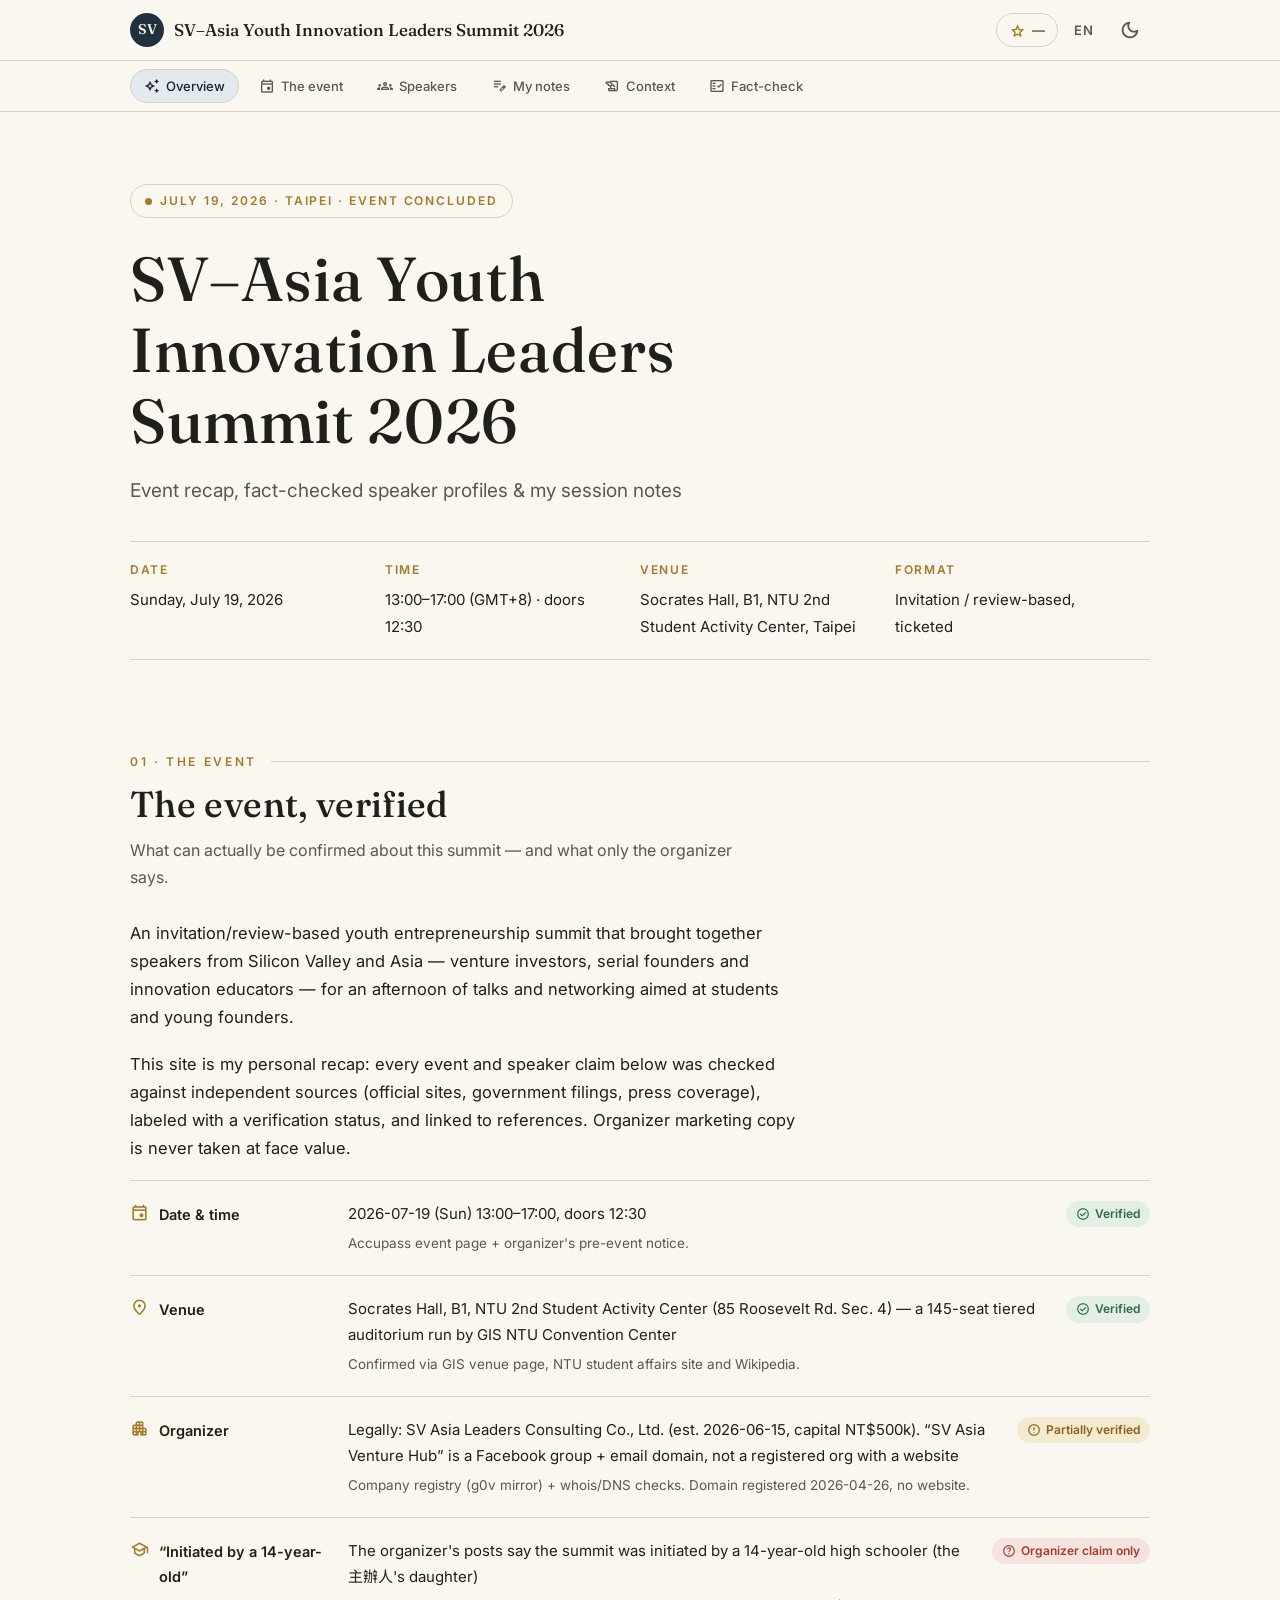
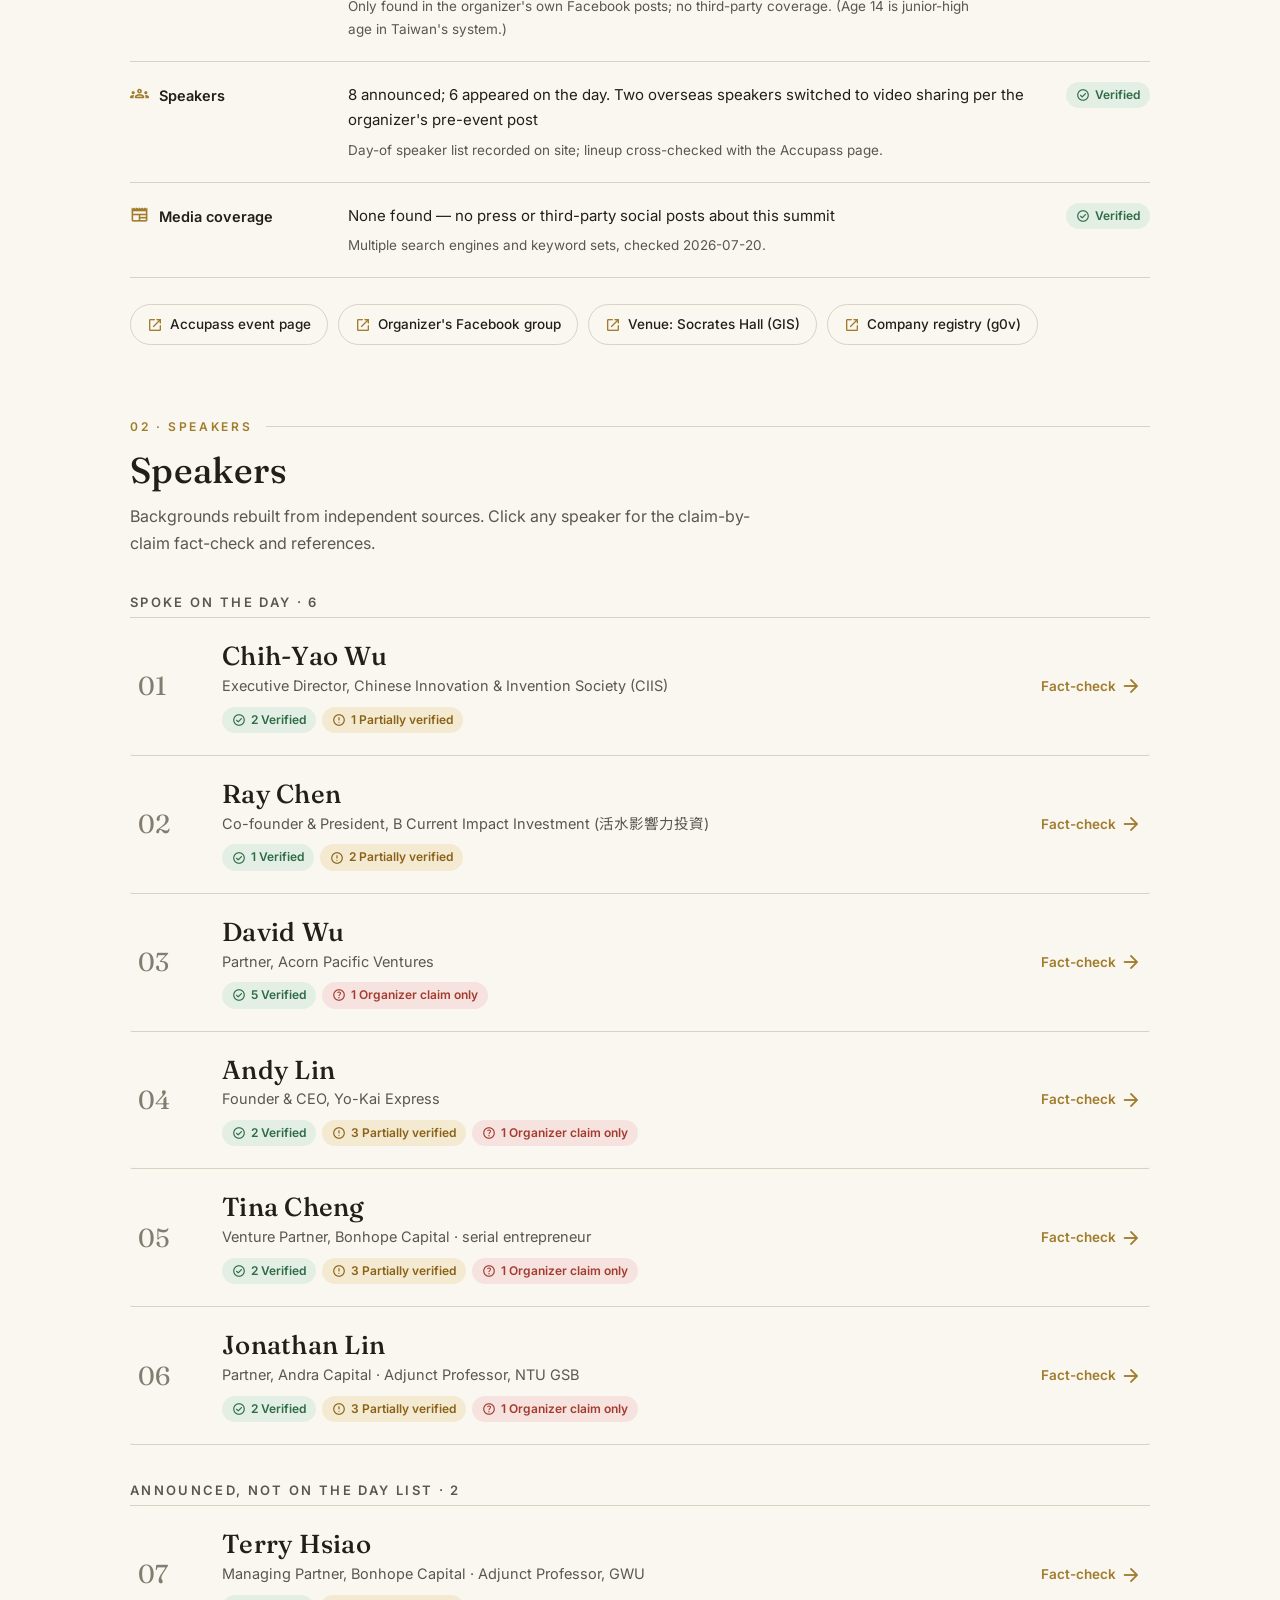
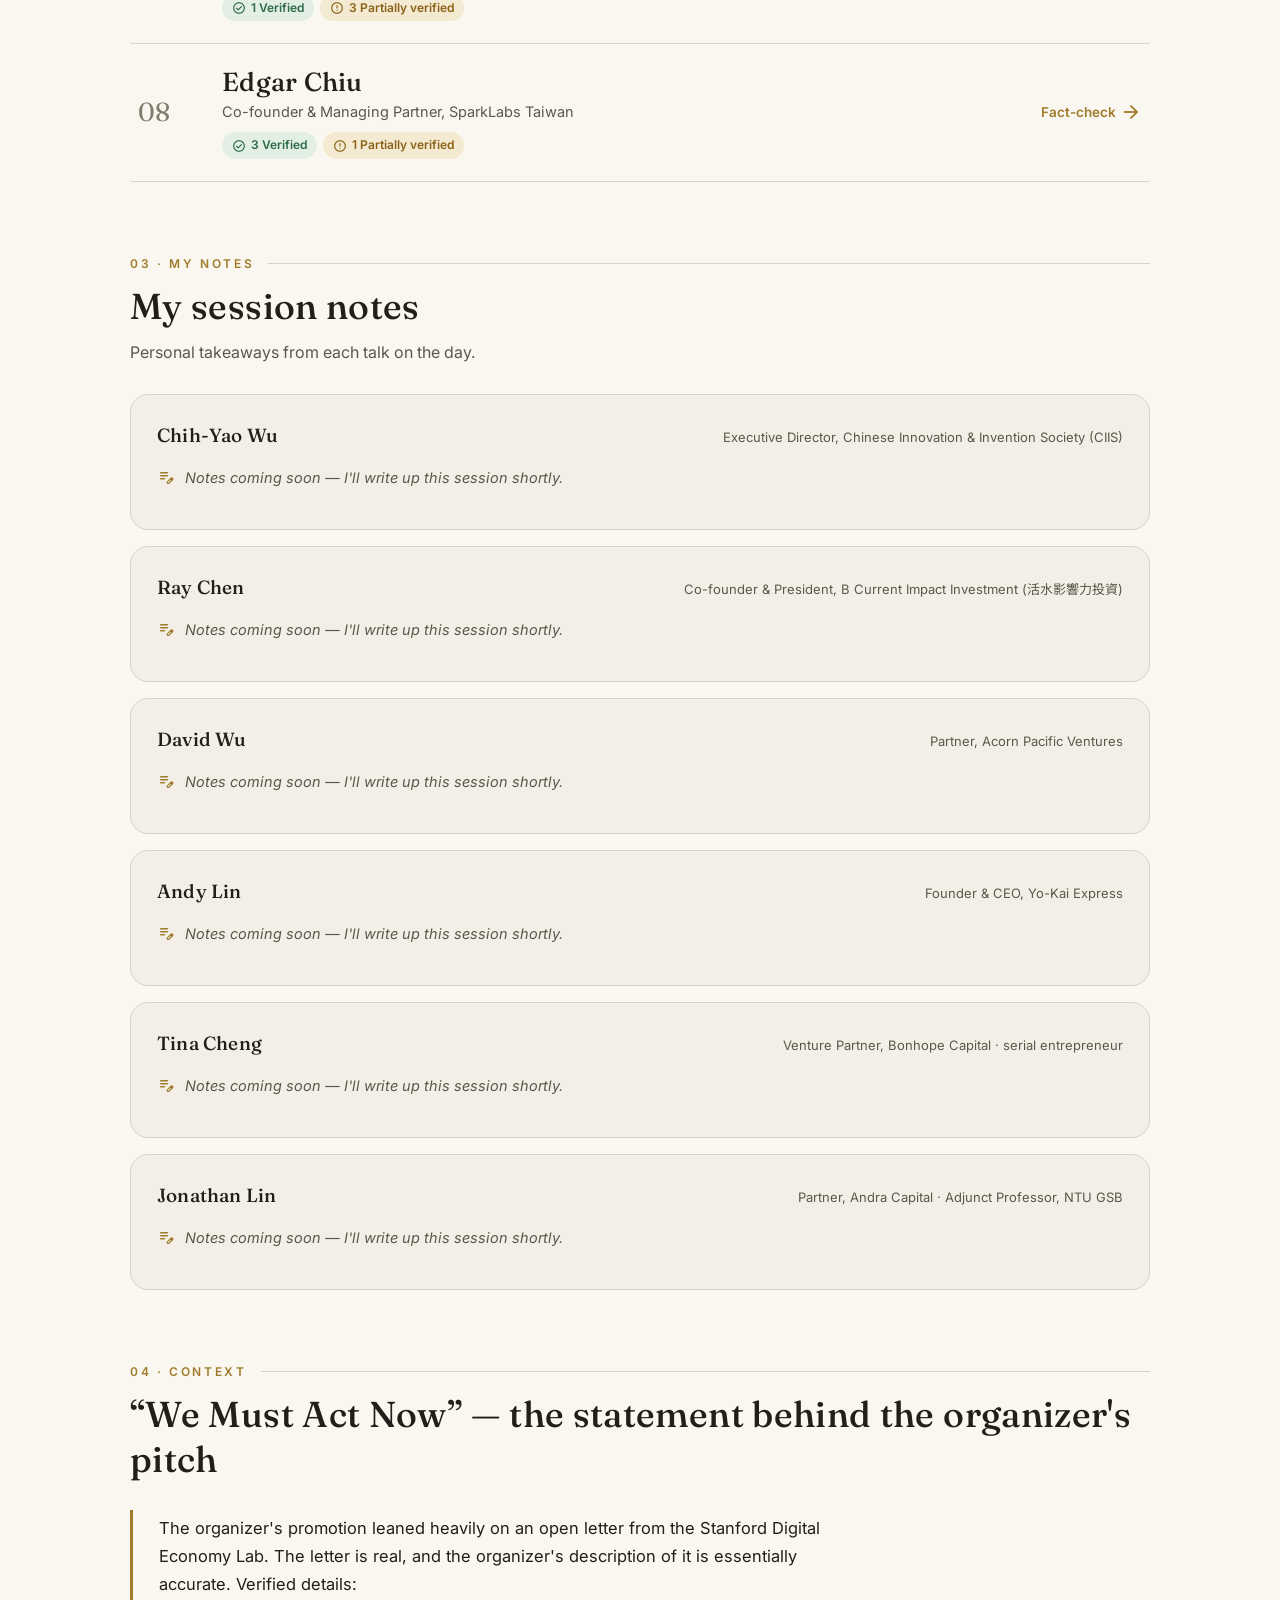
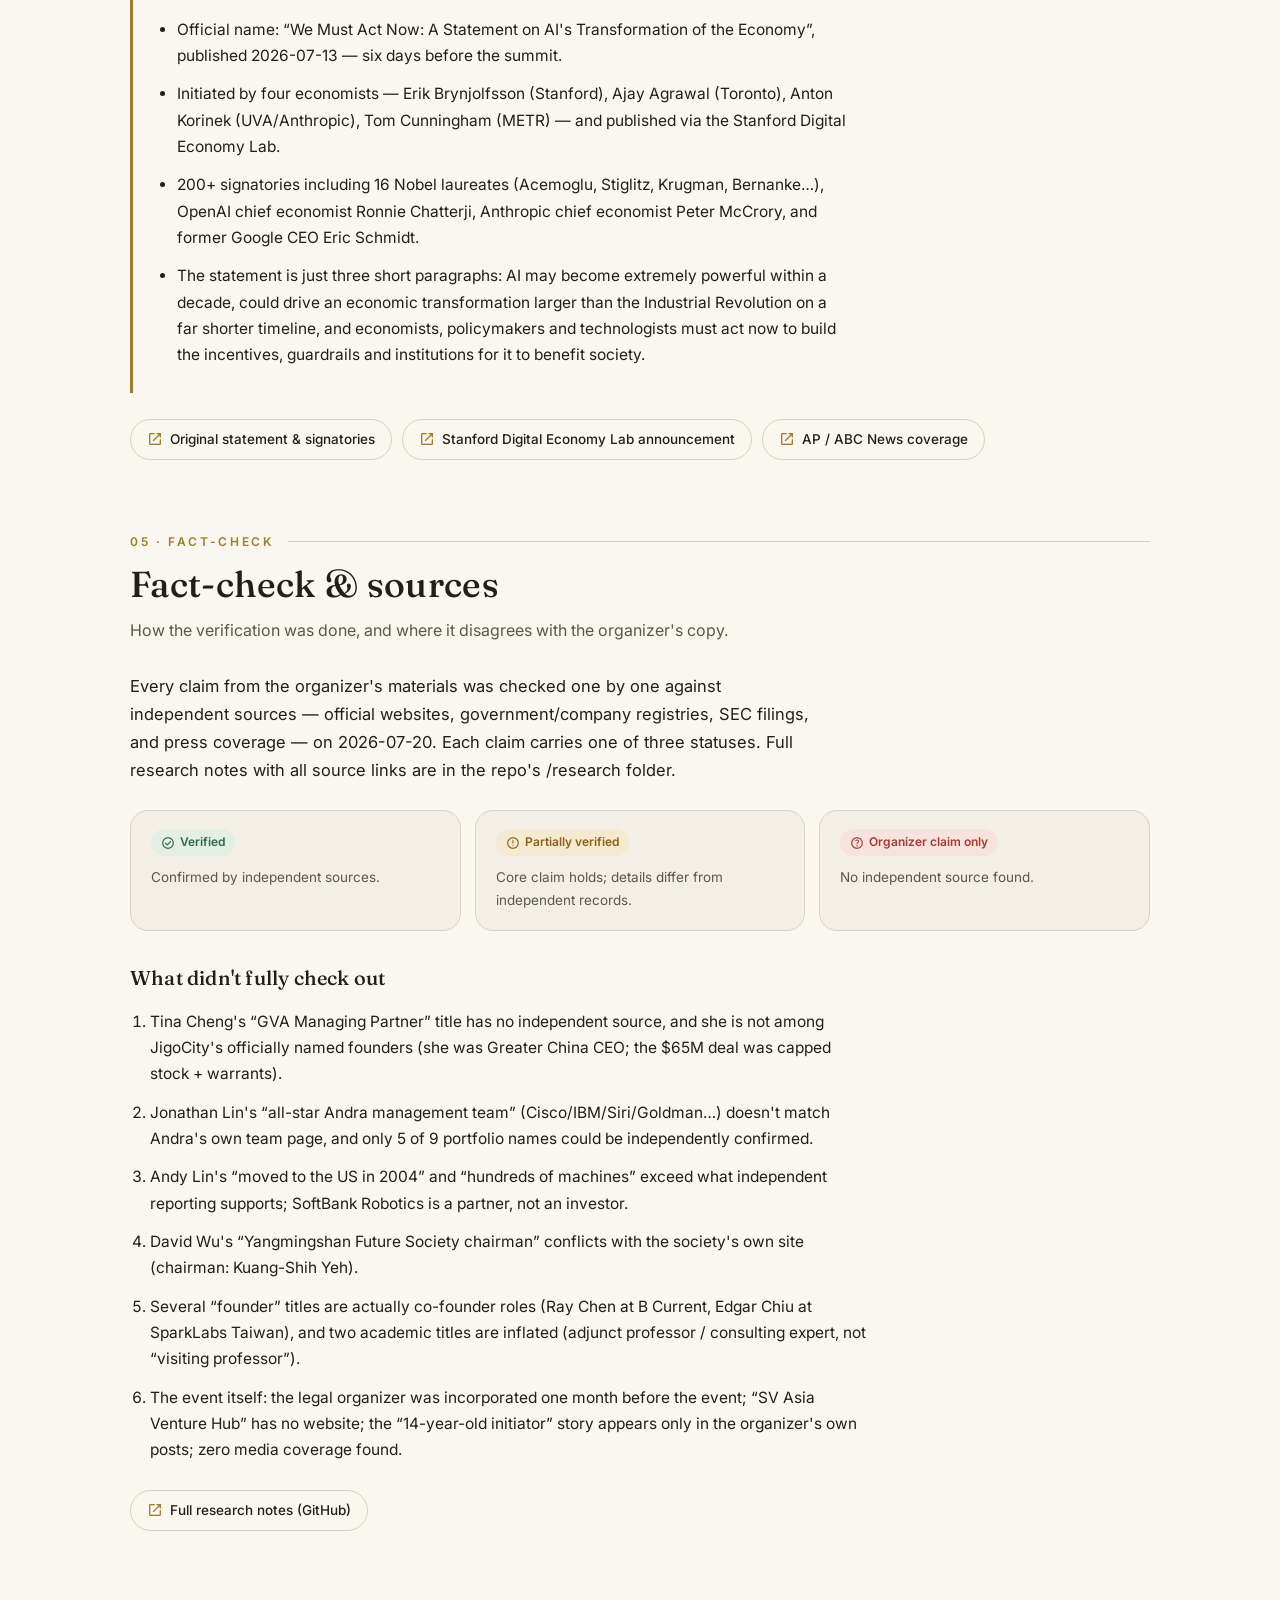
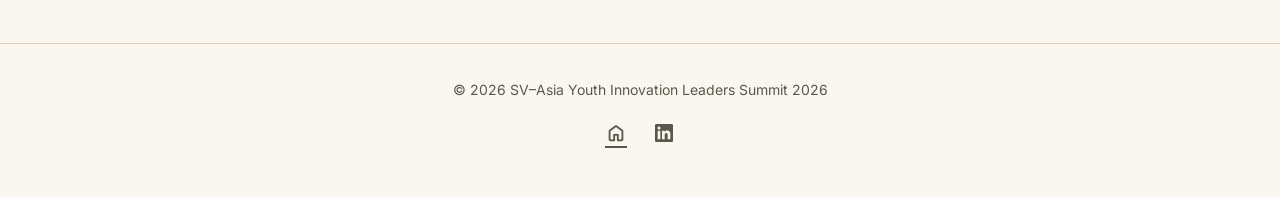
==== index.html @ b457a490 "feat: 建立活動回顧網站骨架（editorial 單頁）" ====
<!DOCTYPE html>
<html lang="en" data-theme="light">
<head>
  <meta charset="UTF-8" />
  <!-- Google tag (gtag.js) -->
  <script async src="https://www.googletagmanager.com/gtag/js?id=G-HKGCMZE6RH"></script>
  <script>
    window.dataLayer = window.dataLayer || [];
    function gtag(){dataLayer.push(arguments);}
    gtag('js', new Date());
    gtag('config', 'G-HKGCMZE6RH');
  </script>
  <meta name="viewport" content="width=device-width, initial-scale=1.0, viewport-fit=cover" />

  <title>SV–Asia Youth Innovation Leaders Summit 2026 · Recap & Fact-Check</title>
  <meta name="description" content="A recap of the SV–Asia Youth Innovation Leaders Summit (2026-07-19, NTU, Taipei): verified event facts, fact-checked speaker profiles with references, and session notes." />
  <link rel="canonical" href="https://sv-asia-summit-2026.peteraim.com/" />
  <meta name="theme-color" content="#20303f" />

  <!-- Open Graph -->
  <meta property="og:type" content="website" />
  <meta property="og:title" content="SV–Asia Youth Innovation Leaders Summit 2026 · Recap & Fact-Check" />
  <meta property="og:description" content="Verified event facts, fact-checked speaker profiles with references, and session notes from the 2026-07-19 summit at NTU, Taipei." />
  <meta property="og:url" content="https://sv-asia-summit-2026.peteraim.com/" />

  <!-- Twitter -->
  <meta name="twitter:card" content="summary" />
  <meta name="twitter:title" content="SV–Asia Youth Innovation Leaders Summit 2026 · Recap & Fact-Check" />
  <meta name="twitter:description" content="Verified event facts, fact-checked speaker profiles with references, and session notes." />

  <!-- JSON-LD -->
  <script type="application/ld+json">
  {
    "@context": "https://schema.org",
    "@graph": [
      {
        "@type": "WebSite",
        "name": "SV–Asia Youth Innovation Leaders Summit 2026 · Recap & Fact-Check",
        "description": "Verified event facts, fact-checked speaker profiles with references, and session notes.",
        "url": "https://sv-asia-summit-2026.peteraim.com/"
      },
      {
        "@type": "Event",
        "name": "矽谷亞洲青年創新領袖峰會 (SV–Asia Youth Innovation Leaders Summit)",
        "startDate": "2026-07-19T13:00:00+08:00",
        "endDate": "2026-07-19T17:00:00+08:00",
        "eventStatus": "https://schema.org/EventScheduled",
        "location": {
          "@type": "Place",
          "name": "Socrates Hall, B1, NTU 2nd Student Activity Center",
          "address": "No. 85, Sec. 4, Roosevelt Rd., Taipei, Taiwan"
        }
      }
    ]
  }
  </script>

  <!-- Fonts + icons (CDN only) -->
  <link rel="preconnect" href="https://fonts.googleapis.com" />
  <link rel="preconnect" href="https://fonts.gstatic.com" crossorigin />
  <link href="https://fonts.googleapis.com/css2?family=Fraunces:opsz,wght@9..144,400;9..144,500;9..144,600&family=Noto+Serif+TC:wght@400;500;600&family=Inter:wght@400;500;600&family=Noto+Sans+TC:wght@400;500;700&display=swap" rel="stylesheet" />
  <link href="https://fonts.googleapis.com/css2?family=Material+Symbols+Rounded:opsz,wght,FILL,GRAD@24,400,0,0&display=swap" rel="stylesheet" />

  <link rel="stylesheet" href="assets/styles.css" />
</head>
<body>
  <!-- App bar -->
  <header class="appbar">
    <div class="appbar__inner">
      <a class="brand" href="#top">
        <span class="brand__mark" aria-hidden="true">SV</span>
        <span class="brand__name" id="brandName">SV–Asia Summit 2026</span>
      </a>
      <div class="appbar__actions">
        <a class="gh-star" id="ghStar" href="https://github.com/tingwei161803/sv-asia-summit-2026"
           target="_blank" rel="noopener" data-repo="tingwei161803/sv-asia-summit-2026"
           aria-label="Star this project on GitHub">
          <span class="material-symbols-rounded">star</span>
          <span class="gh-star__count" id="ghStarCount">—</span>
        </a>
        <button class="icon-btn" id="langToggle" type="button"
                title="Language" aria-label="Toggle language / 切換語言">
          <span class="icon-btn__txt" id="langLabel">EN</span>
        </button>
        <button class="icon-btn" id="themeToggle" type="button"
                title="Theme" aria-label="Toggle theme / 切換主題">
          <span class="material-symbols-rounded" id="themeIcon">dark_mode</span>
        </button>
      </div>
    </div>
  </header>

  <!-- Sticky section nav -->
  <nav class="sectionnav" id="sectionNav" aria-label="Section navigation">
    <div class="sectionnav__inner" id="sectionNavInner"></div>
  </nav>

  <span id="top"></span>

  <main id="sections" aria-live="polite"></main>

  <!-- Speaker detail dialog -->
  <dialog class="dialog" id="dialog" aria-labelledby="dialogTitle">
    <div class="dialog__bar">
      <span class="dialog__spacer"></span>
      <button class="icon-btn" id="dialogClose" type="button" aria-label="Close / 關閉">
        <span class="material-symbols-rounded">close</span>
      </button>
    </div>
    <div class="dialog__body" id="dialogBody"></div>
  </dialog>

  <!-- Footer -->
  <footer class="footer">
    <p id="footerText">©</p>
    <div class="footer__links">
      <a class="icon-btn footer__link" href="https://www.peteraim.com" target="_blank" rel="noopener" title="Home" aria-label="Back to peteraim.com / 返回首頁">
        <span class="material-symbols-rounded">home</span>
      </a>
      <a class="icon-btn footer__link" href="https://www.linkedin.com/in/ai-med/" target="_blank" rel="noopener" title="LinkedIn" aria-label="LinkedIn (opens in new tab)">
        <svg viewBox="0 0 24 24" width="18" height="18" fill="currentColor" aria-hidden="true"><path d="M20.45 20.45h-3.55v-5.57c0-1.33-.02-3.04-1.85-3.04-1.85 0-2.13 1.45-2.13 2.94v5.67H9.36V9h3.41v1.56h.05c.47-.9 1.63-1.85 3.36-1.85 3.6 0 4.27 2.37 4.27 5.45v6.29zM5.34 7.43a2.06 2.06 0 1 1 0-4.12 2.06 2.06 0 0 1 0 4.12zM7.12 20.45H3.56V9h3.56v11.45zM22.22 0H1.77C.79 0 0 .77 0 1.72v20.56C0 23.23.79 24 1.77 24h20.45c.98 0 1.78-.77 1.78-1.72V1.72C24 .77 23.2 0 22.22 0z"/></svg>
      </a>
    </div>
  </footer>

  <!-- Scripts: data first -->
  <script src="data/data.js"></script>
  <script src="assets/app.js"></script>
</body>
</html>
---- assets/styles.css ----
/* =========================================================================
   styles.css — editorial theme (serif display + sans body), light & dark
   Tokens follow the MD3 custom-property convention; values are custom.
   ========================================================================= */

:root, [data-theme="light"] {
  --primary: #20303f;            /* deep ink navy */
  --on-primary: #f7f3ea;
  --primary-container: #e3e9ee;
  --on-primary-container: #16222d;
  --secondary: #a07c2c;          /* muted gold */
  --on-secondary: #ffffff;
  --secondary-container: #f2e8d2;
  --on-secondary-container: #4a3705;
  --tertiary: #5c4632;
  --on-tertiary: #ffffff;
  --tertiary-container: #eadfd2;
  --on-tertiary-container: #362713;

  --background: #faf7f1;         /* warm paper */
  --on-background: #211f1a;
  --surface: #faf7f1;
  --surface-container: #f3efe6;
  --surface-container-high: #ece7dc;
  --surface-variant: #e8e2d5;
  --on-surface: #211f1a;
  --on-surface-variant: #5c574c;
  --outline: #837d6f;
  --outline-variant: #d8d2c3;
  --error: #a33b2e;

  --ok: #2e6b46;                 /* verified */
  --ok-bg: #e3efe5;
  --warn: #8a6116;               /* partial */
  --warn-bg: #f4ead1;
  --bad: #a33b2e;                /* claimed only */
  --bad-bg: #f6e3df;

  --radius: 10px;
  --radius-lg: 18px;
  --elev-1: 0 1px 2px rgba(30, 26, 18, .08), 0 2px 8px rgba(30, 26, 18, .05);
  --elev-2: 0 4px 18px rgba(30, 26, 18, .12);

  --font-display: "Fraunces", "Noto Serif TC", "Times New Roman", serif;
  --font-body: "Inter", "Noto Sans TC", system-ui, sans-serif;
}

[data-theme="dark"] {
  --primary: #c8b476;            /* gold becomes the accent on ink */
  --on-primary: #241c05;
  --primary-container: #2a3341;
  --on-primary-container: #dfe6ec;
  --secondary: #c8b476;
  --on-secondary: #241c05;
  --secondary-container: #39301a;
  --on-secondary-container: #ecdfbb;
  --tertiary: #c4a888;
  --on-tertiary: #2a1c0e;
  --tertiary-container: #40332a;
  --on-tertiary-container: #eadfd2;

  --background: #14181e;         /* deep ink */
  --on-background: #e4e1d8;
  --surface: #14181e;
  --surface-container: #1b2129;
  --surface-container-high: #222a34;
  --surface-variant: #262e38;
  --on-surface: #e4e1d8;
  --on-surface-variant: #a49f92;
  --outline: #6d6a5e;
  --outline-variant: #333b45;
  --error: #e08575;

  --ok: #86c79c;
  --ok-bg: #1e3327;
  --warn: #d9b45f;
  --warn-bg: #38301a;
  --bad: #e08575;
  --bad-bg: #3d241f;

  --elev-1: 0 1px 2px rgba(0, 0, 0, .4), 0 2px 8px rgba(0, 0, 0, .25);
  --elev-2: 0 4px 18px rgba(0, 0, 0, .45);
}

/* ---------- base ---------- */
* { box-sizing: border-box; }
html { scroll-behavior: smooth; }
body {
  margin: 0;
  background: var(--background);
  color: var(--on-background);
  font-family: var(--font-body);
  font-size: 16px;
  line-height: 1.7;
  -webkit-font-smoothing: antialiased;
}
img { max-width: 100%; }
a { color: inherit; }

h1, h2, h3, .serif { font-family: var(--font-display); font-weight: 500; letter-spacing: .01em; }

.material-symbols-rounded {
  font-variation-settings: "opsz" 24, "wght" 400, "FILL" 0, "GRAD" 0;
  font-size: 22px; line-height: 1; vertical-align: middle; user-select: none;
}

/* ---------- app bar ---------- */
.appbar {
  position: sticky; top: 0; z-index: 40;
  background: color-mix(in srgb, var(--background) 88%, transparent);
  backdrop-filter: blur(10px);
  border-bottom: 1px solid var(--outline-variant);
}
.appbar__inner {
  max-width: 1060px; margin: 0 auto; padding: 10px 20px;
  display: flex; align-items: center; justify-content: space-between; gap: 12px;
}
.brand { display: flex; align-items: center; gap: 10px; text-decoration: none; min-width: 0; }
.brand__mark {
  font-family: var(--font-display); font-weight: 600; font-size: 14px;
  color: var(--on-primary); background: var(--primary);
  width: 34px; height: 34px; border-radius: 50%;
  display: inline-flex; align-items: center; justify-content: center; flex: none;
}
.brand__name {
  font-family: var(--font-display); font-size: 17px; font-weight: 500;
  white-space: nowrap; overflow: hidden; text-overflow: ellipsis;
}
.appbar__actions { display: flex; align-items: center; gap: 6px; flex: none; }

.icon-btn {
  display: inline-flex; align-items: center; justify-content: center; gap: 4px;
  min-width: 40px; height: 40px; padding: 0 8px;
  border: none; border-radius: 999px; background: transparent;
  color: var(--on-surface-variant); font: inherit; cursor: pointer;
  transition: background .15s ease;
}
.icon-btn:hover { background: var(--surface-container-high); }
.icon-btn:focus-visible { outline: 2px solid var(--secondary); outline-offset: 2px; }
.icon-btn__txt { font-size: 13px; font-weight: 600; letter-spacing: .04em; }

.gh-star {
  display: inline-flex; align-items: center; gap: 6px;
  height: 34px; padding: 0 12px; border-radius: 999px;
  border: 1px solid var(--outline-variant); text-decoration: none;
  color: var(--on-surface-variant); font-size: 13px; font-weight: 600;
  transition: background .15s ease;
}
.gh-star:hover { background: var(--surface-container-high); }
.gh-star .material-symbols-rounded { font-size: 17px; color: var(--secondary); }

/* ---------- sticky section nav ---------- */
.sectionnav {
  position: sticky; top: 61px; z-index: 30;
  background: color-mix(in srgb, var(--background) 92%, transparent);
  backdrop-filter: blur(8px);
  border-bottom: 1px solid var(--outline-variant);
}
.sectionnav__inner {
  max-width: 1060px; margin: 0 auto; padding: 8px 20px;
  display: flex; gap: 6px; overflow-x: auto; scrollbar-width: none;
}
.sectionnav__inner::-webkit-scrollbar { display: none; }
.navpill {
  flex: none; display: inline-flex; align-items: center; gap: 6px;
  padding: 5px 13px; border-radius: 999px; text-decoration: none;
  font-size: 13px; font-weight: 500; color: var(--on-surface-variant);
  border: 1px solid transparent; transition: all .15s ease;
}
.navpill:hover { background: var(--surface-container-high); }
.navpill--active { color: var(--on-primary-container); background: var(--primary-container); border-color: var(--outline-variant); }
.navpill .material-symbols-rounded { font-size: 16px; }

/* ---------- sections shared ---------- */
.section { max-width: 1060px; margin: 0 auto; padding: 64px 20px 8px; }
.section:last-of-type { padding-bottom: 72px; }
.section-head { margin-bottom: 28px; }
.section-head__kicker {
  display: flex; align-items: baseline; gap: 14px;
  font-size: 12px; font-weight: 600; letter-spacing: .22em; text-transform: uppercase;
  color: var(--secondary); margin-bottom: 10px;
}
.section-head__kicker::after { content: ""; flex: 1; height: 1px; background: var(--outline-variant); transform: translateY(-4px); }
.section-head h2 { margin: 0; font-size: clamp(26px, 4vw, 36px); line-height: 1.25; }
.section-head__sub { margin: 10px 0 0; color: var(--on-surface-variant); max-width: 62ch; }

/* ---------- hero ---------- */
.hero { max-width: 1060px; margin: 0 auto; padding: 72px 20px 28px; }
.hero__status {
  display: inline-flex; align-items: center; gap: 8px;
  font-size: 12px; font-weight: 600; letter-spacing: .16em; text-transform: uppercase;
  color: var(--secondary); border: 1px solid var(--outline-variant);
  border-radius: 999px; padding: 6px 14px; margin-bottom: 26px;
}
.hero__status .dot { width: 7px; height: 7px; border-radius: 50%; background: var(--secondary); }
.hero h1 {
  margin: 0 0 18px; font-size: clamp(34px, 6.4vw, 62px);
  line-height: 1.14; font-weight: 500; max-width: 17ch;
}
.hero__sub { font-size: clamp(16px, 2.2vw, 19px); color: var(--on-surface-variant); max-width: 58ch; margin: 0 0 34px; }
.hero__meta {
  display: grid; grid-template-columns: repeat(auto-fit, minmax(220px, 1fr));
  border-top: 1px solid var(--outline-variant);
}
.hero__meta-item { padding: 18px 18px 18px 0; border-bottom: 1px solid var(--outline-variant); }
.hero__meta-item b { display: block; font-size: 12px; font-weight: 600; letter-spacing: .14em; text-transform: uppercase; color: var(--secondary); margin-bottom: 6px; }
.hero__meta-item span { font-size: 15px; }

/* ---------- prose ---------- */
.prose { max-width: 68ch; }
.prose p { margin: 0 0 18px; font-size: 16.5px; }

/* ---------- status badges ---------- */
.badge {
  display: inline-flex; align-items: center; gap: 5px;
  font-size: 12px; font-weight: 600; padding: 3px 10px; border-radius: 999px;
  white-space: nowrap;
}
.badge .material-symbols-rounded { font-size: 14px; }
.badge--verified { color: var(--ok); background: var(--ok-bg); }
.badge--partial  { color: var(--warn); background: var(--warn-bg); }
.badge--claimed  { color: var(--bad); background: var(--bad-bg); }

/* ---------- event fact list ---------- */
.factlist { border-top: 1px solid var(--outline-variant); }
.fact {
  display: grid; grid-template-columns: 200px 1fr auto; gap: 18px;
  padding: 20px 0; border-bottom: 1px solid var(--outline-variant); align-items: start;
}
.fact__label { display: flex; gap: 10px; align-items: baseline; font-weight: 600; font-size: 14.5px; }
.fact__label .material-symbols-rounded { font-size: 19px; color: var(--secondary); transform: translateY(2px); }
.fact__value { font-size: 15px; }
.fact__note { margin-top: 6px; font-size: 13.5px; color: var(--on-surface-variant); }
@media (max-width: 720px) {
  .fact { grid-template-columns: 1fr; gap: 8px; }
  .fact__badge { order: -1; }
}

.linkrow { display: flex; flex-wrap: wrap; gap: 10px; margin-top: 26px; }
.linkchip {
  display: inline-flex; align-items: center; gap: 7px;
  padding: 8px 16px; border-radius: 999px; text-decoration: none;
  border: 1px solid var(--outline-variant); font-size: 13.5px; font-weight: 500;
  color: var(--on-surface); transition: background .15s ease;
}
.linkchip:hover { background: var(--surface-container-high); }
.linkchip .material-symbols-rounded { font-size: 16px; color: var(--secondary); }

/* ---------- speakers (editorial rows, not cards) ---------- */
.speaker-group-label {
  font-size: 13px; font-weight: 600; letter-spacing: .18em; text-transform: uppercase;
  color: var(--on-surface-variant); margin: 34px 0 4px;
}
.speakers { border-top: 1px solid var(--outline-variant); }
.speaker {
  display: grid; grid-template-columns: 64px 1fr auto; gap: 20px; align-items: center;
  width: 100%; text-align: left; border: none; background: transparent; color: inherit;
  font: inherit; padding: 22px 8px; border-bottom: 1px solid var(--outline-variant);
  cursor: pointer; transition: background .15s ease; border-radius: 2px;
}
.speaker:hover { background: var(--surface-container); }
.speaker:focus-visible { outline: 2px solid var(--secondary); outline-offset: -2px; }
.speaker__num {
  font-family: var(--font-display); font-size: 26px; color: var(--outline);
  font-weight: 400;
}
.speaker__name { font-family: var(--font-display); font-size: clamp(20px, 3vw, 26px); margin: 0 0 4px; line-height: 1.3; }
.speaker__role { margin: 0 0 8px; font-size: 14.5px; color: var(--on-surface-variant); }
.speaker__badges { display: flex; flex-wrap: wrap; gap: 6px; }
.speaker__cta {
  display: inline-flex; align-items: center; gap: 4px;
  color: var(--secondary); font-size: 13.5px; font-weight: 600; white-space: nowrap;
}
@media (max-width: 640px) {
  .speaker { grid-template-columns: 44px 1fr; }
  .speaker__num { font-size: 20px; }
  .speaker__cta { display: none; }
}

/* ---------- notes (placeholders) ---------- */
.notes { display: grid; gap: 16px; }
.note {
  border: 1px solid var(--outline-variant); border-radius: var(--radius-lg);
  padding: 24px 26px; background: var(--surface-container);
}
.note__head { display: flex; align-items: baseline; justify-content: space-between; gap: 12px; flex-wrap: wrap; margin-bottom: 8px; }
.note__title { font-family: var(--font-display); font-size: 19px; margin: 0; }
.note__speaker-role { font-size: 13px; color: var(--on-surface-variant); }
.note__placeholder {
  display: flex; align-items: center; gap: 10px;
  color: var(--on-surface-variant); font-size: 14.5px; font-style: italic;
}
.note__placeholder .material-symbols-rounded { font-size: 18px; color: var(--secondary); }
.note__body p { margin: 0 0 12px; font-size: 15.5px; }
.note__body p:last-child { margin-bottom: 0; }

/* ---------- letter (context) ---------- */
.letter {
  border-left: 3px solid var(--secondary); padding: 4px 0 4px 26px; max-width: 72ch;
}
.letter__intro { margin: 0 0 18px; font-size: 16.5px; }
.letter ul { margin: 0 0 20px; padding-left: 18px; }
.letter li { margin-bottom: 12px; font-size: 15.5px; }

/* ---------- fact-check section ---------- */
.legend { display: grid; grid-template-columns: repeat(auto-fit, minmax(230px, 1fr)); gap: 14px; margin: 26px 0; }
.legend__item {
  border: 1px solid var(--outline-variant); border-radius: var(--radius-lg);
  padding: 18px 20px; background: var(--surface-container);
}
.legend__item p { margin: 8px 0 0; font-size: 13.5px; color: var(--on-surface-variant); }
.highlights { max-width: 74ch; }
.highlights h3 { font-size: 20px; margin: 30px 0 14px; }
.highlights ol { margin: 0; padding-left: 20px; }
.highlights li { margin-bottom: 12px; font-size: 15.5px; }

/* ---------- dialog ---------- */
.dialog {
  width: min(720px, calc(100vw - 32px));
  max-height: min(84vh, 900px);
  border: 1px solid var(--outline-variant); border-radius: var(--radius-lg);
  background: var(--surface); color: var(--on-surface);
  padding: 0; box-shadow: var(--elev-2);
}
.dialog::backdrop { background: rgba(12, 14, 18, .55); backdrop-filter: blur(2px); }
.dialog__bar {
  position: sticky; top: 0; display: flex; align-items: center;
  padding: 10px 12px; background: color-mix(in srgb, var(--surface) 92%, transparent);
  backdrop-filter: blur(6px);
}
.dialog__spacer { flex: 1; }
.dialog__body { padding: 0 30px 34px; }
.dialog__body h2 { font-size: 27px; margin: 0 0 4px; line-height: 1.3; }
.dialog__role { margin: 0 0 6px; color: var(--on-surface-variant); font-size: 14.5px; }
.dialog__attend { margin-bottom: 18px; }
.dialog__body h3 {
  font-size: 12.5px; font-weight: 600; letter-spacing: .18em; text-transform: uppercase;
  color: var(--secondary); margin: 26px 0 10px;
}
.dialog__bio { font-size: 15.5px; margin: 0; }
.factcheck-row {
  display: grid; grid-template-columns: auto 1fr; gap: 12px;
  padding: 12px 0; border-bottom: 1px solid var(--outline-variant); align-items: start;
}
.factcheck-row:last-child { border-bottom: none; }
.factcheck-row .badge { transform: translateY(2px); }
.factcheck-row b { display: block; font-weight: 600; font-size: 14.5px; }
.factcheck-row p { margin: 4px 0 0; font-size: 13.5px; color: var(--on-surface-variant); }
.reflist { list-style: none; margin: 0; padding: 0; }
.reflist li { margin-bottom: 8px; }
.reflist a {
  display: inline-flex; align-items: center; gap: 6px;
  font-size: 14px; color: var(--on-surface); text-decoration: none;
  border-bottom: 1px solid var(--outline-variant);
}
.reflist a:hover { border-color: var(--secondary); color: var(--secondary); }
.reflist .material-symbols-rounded { font-size: 15px; color: var(--secondary); }

/* ---------- footer ---------- */
.footer {
  border-top: 1px solid var(--outline-variant); margin-top: 40px;
  padding: 34px 20px 44px; text-align: center; color: var(--on-surface-variant);
  font-size: 14px;
}
.footer p { margin: 0 0 12px; }
.footer__links { display: flex; justify-content: center; gap: 8px; }
.footer__link { color: var(--on-surface-variant); }

/* ---------- reduced motion ---------- */
@media (prefers-reduced-motion: reduce) {
  html { scroll-behavior: auto; }
  * { transition: none !important; }
}
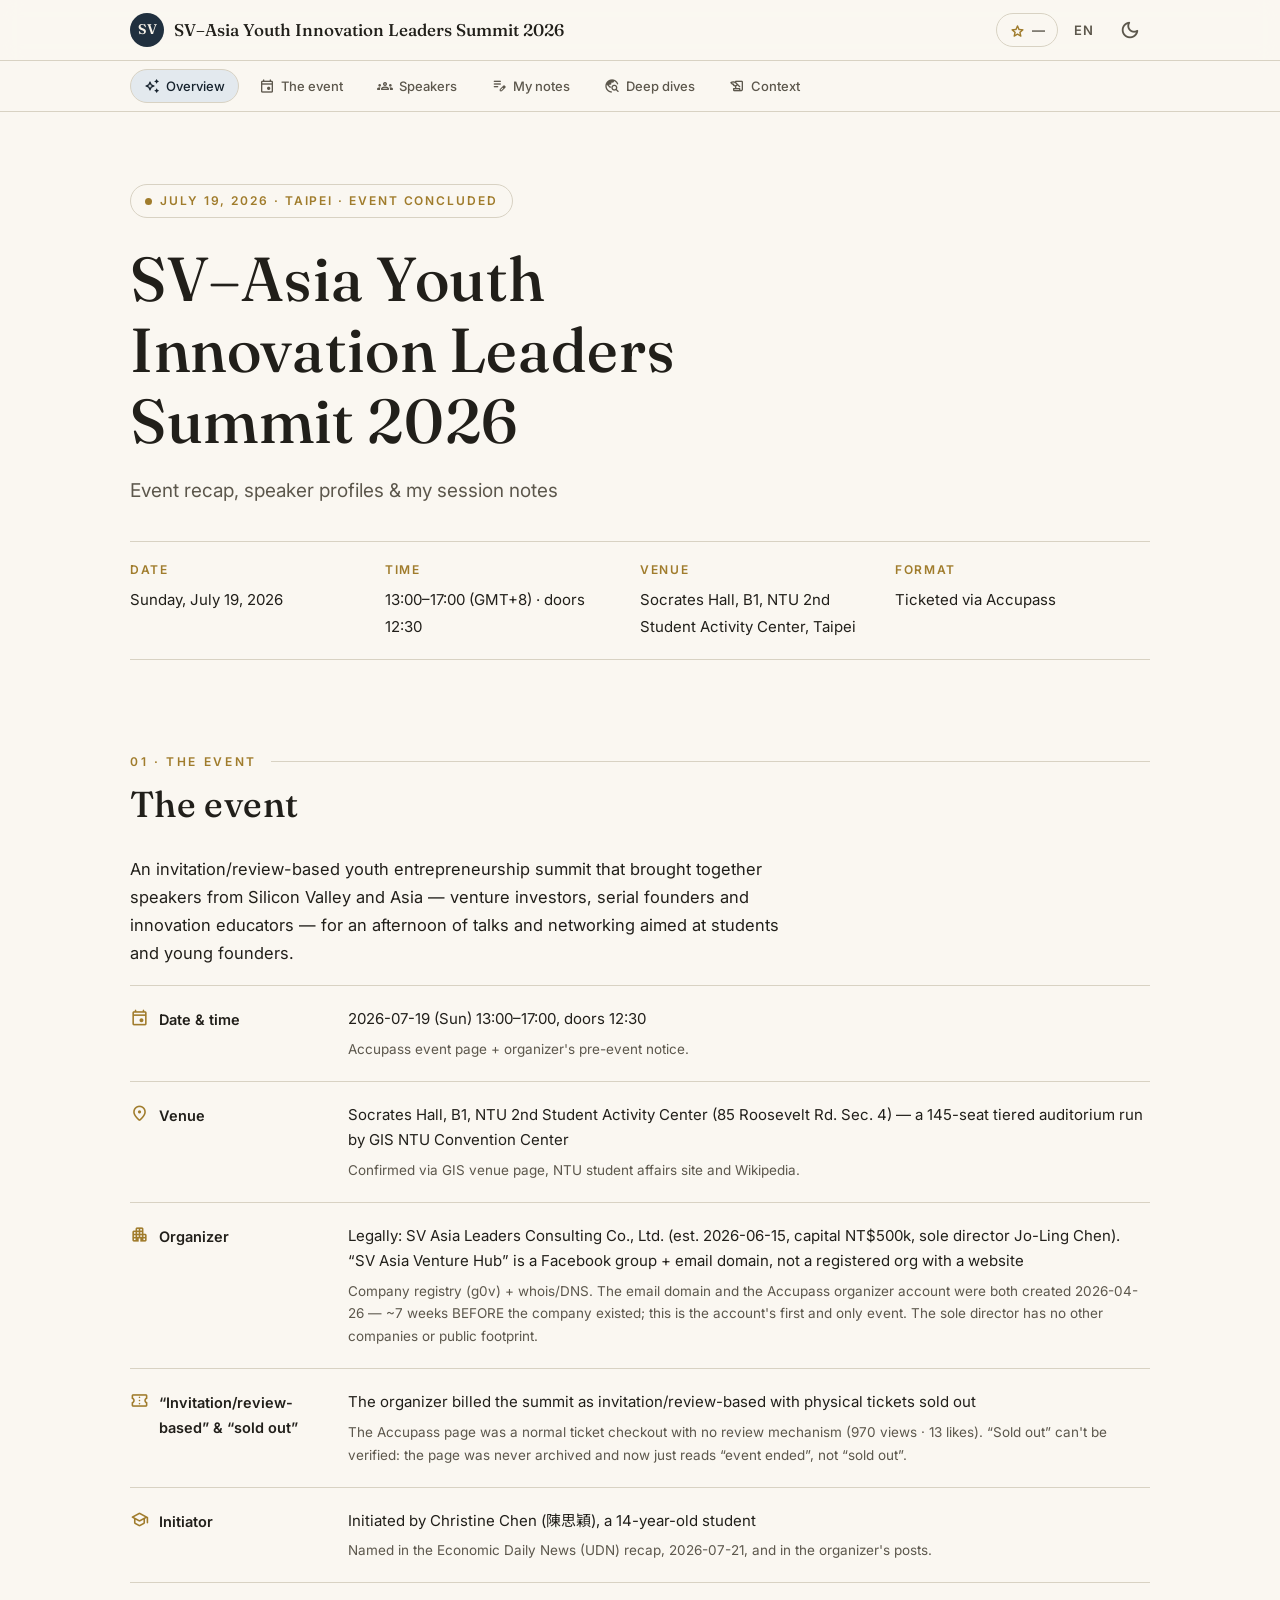
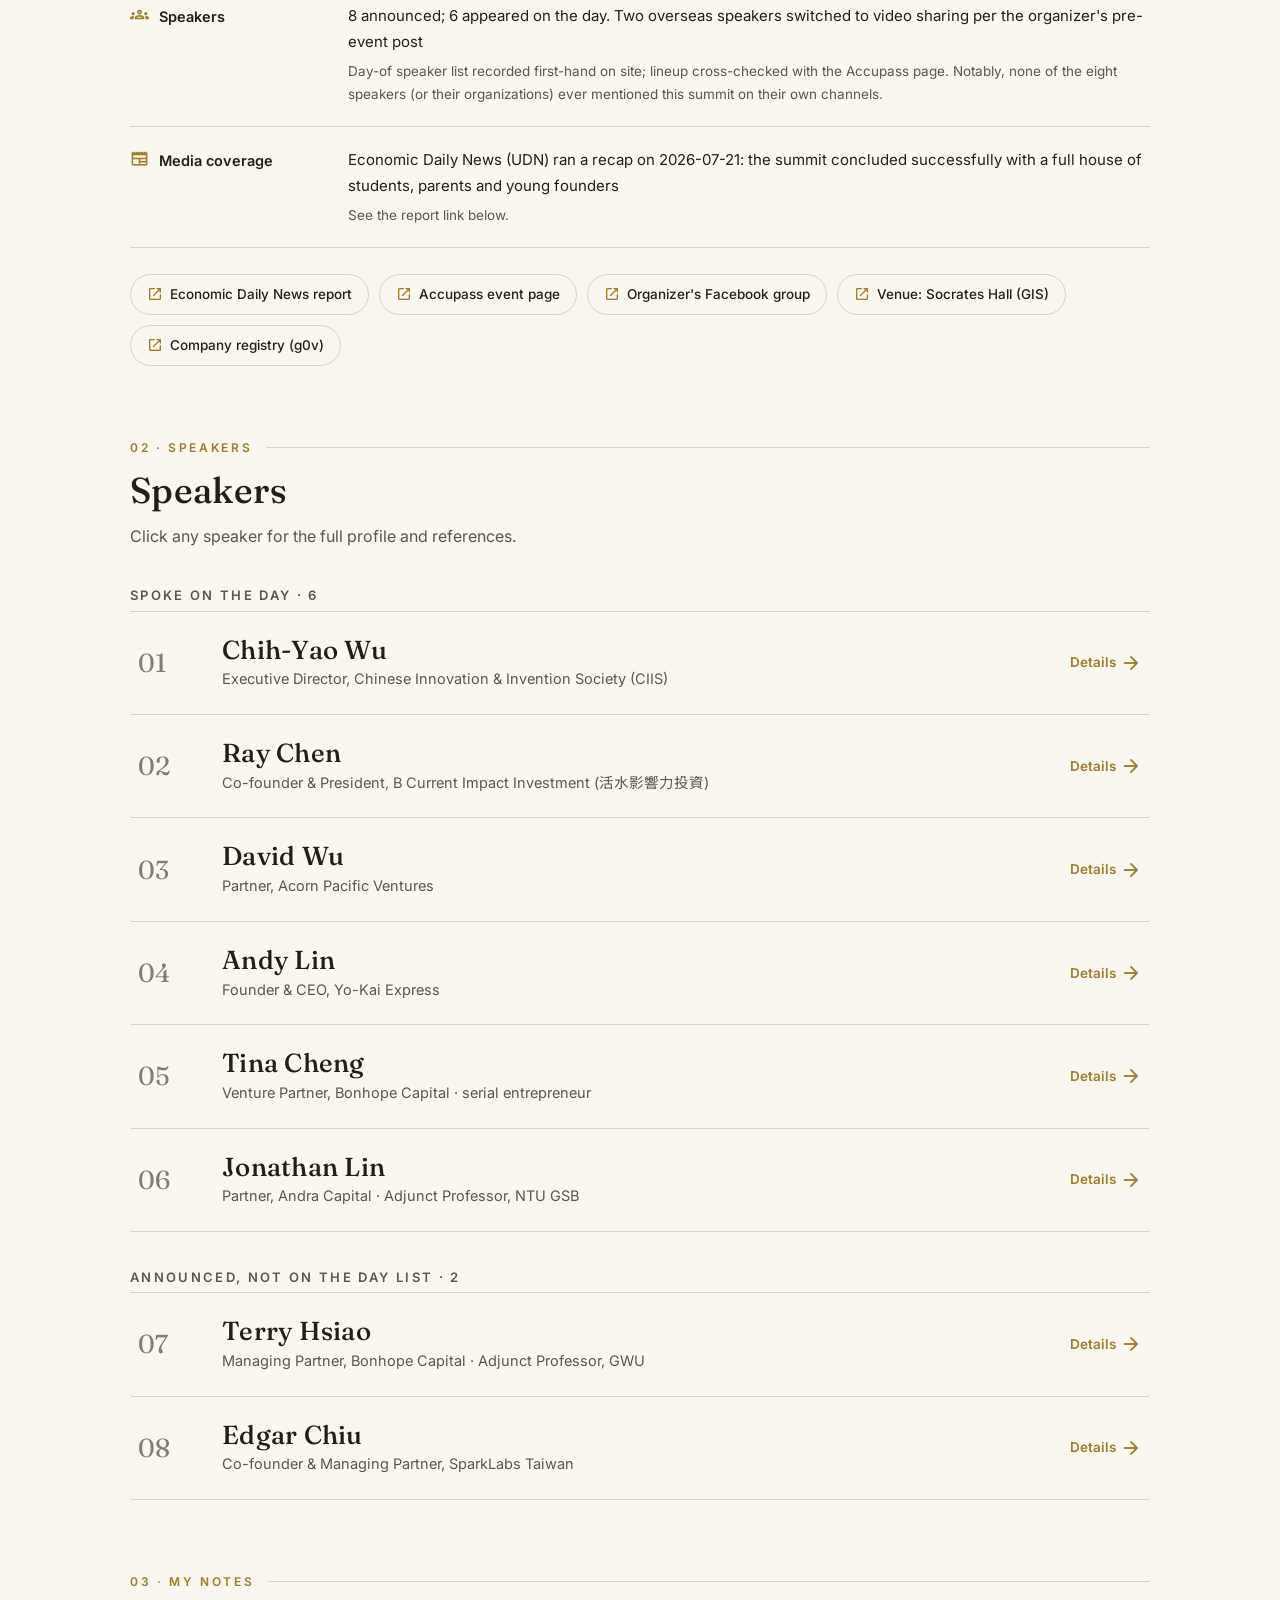
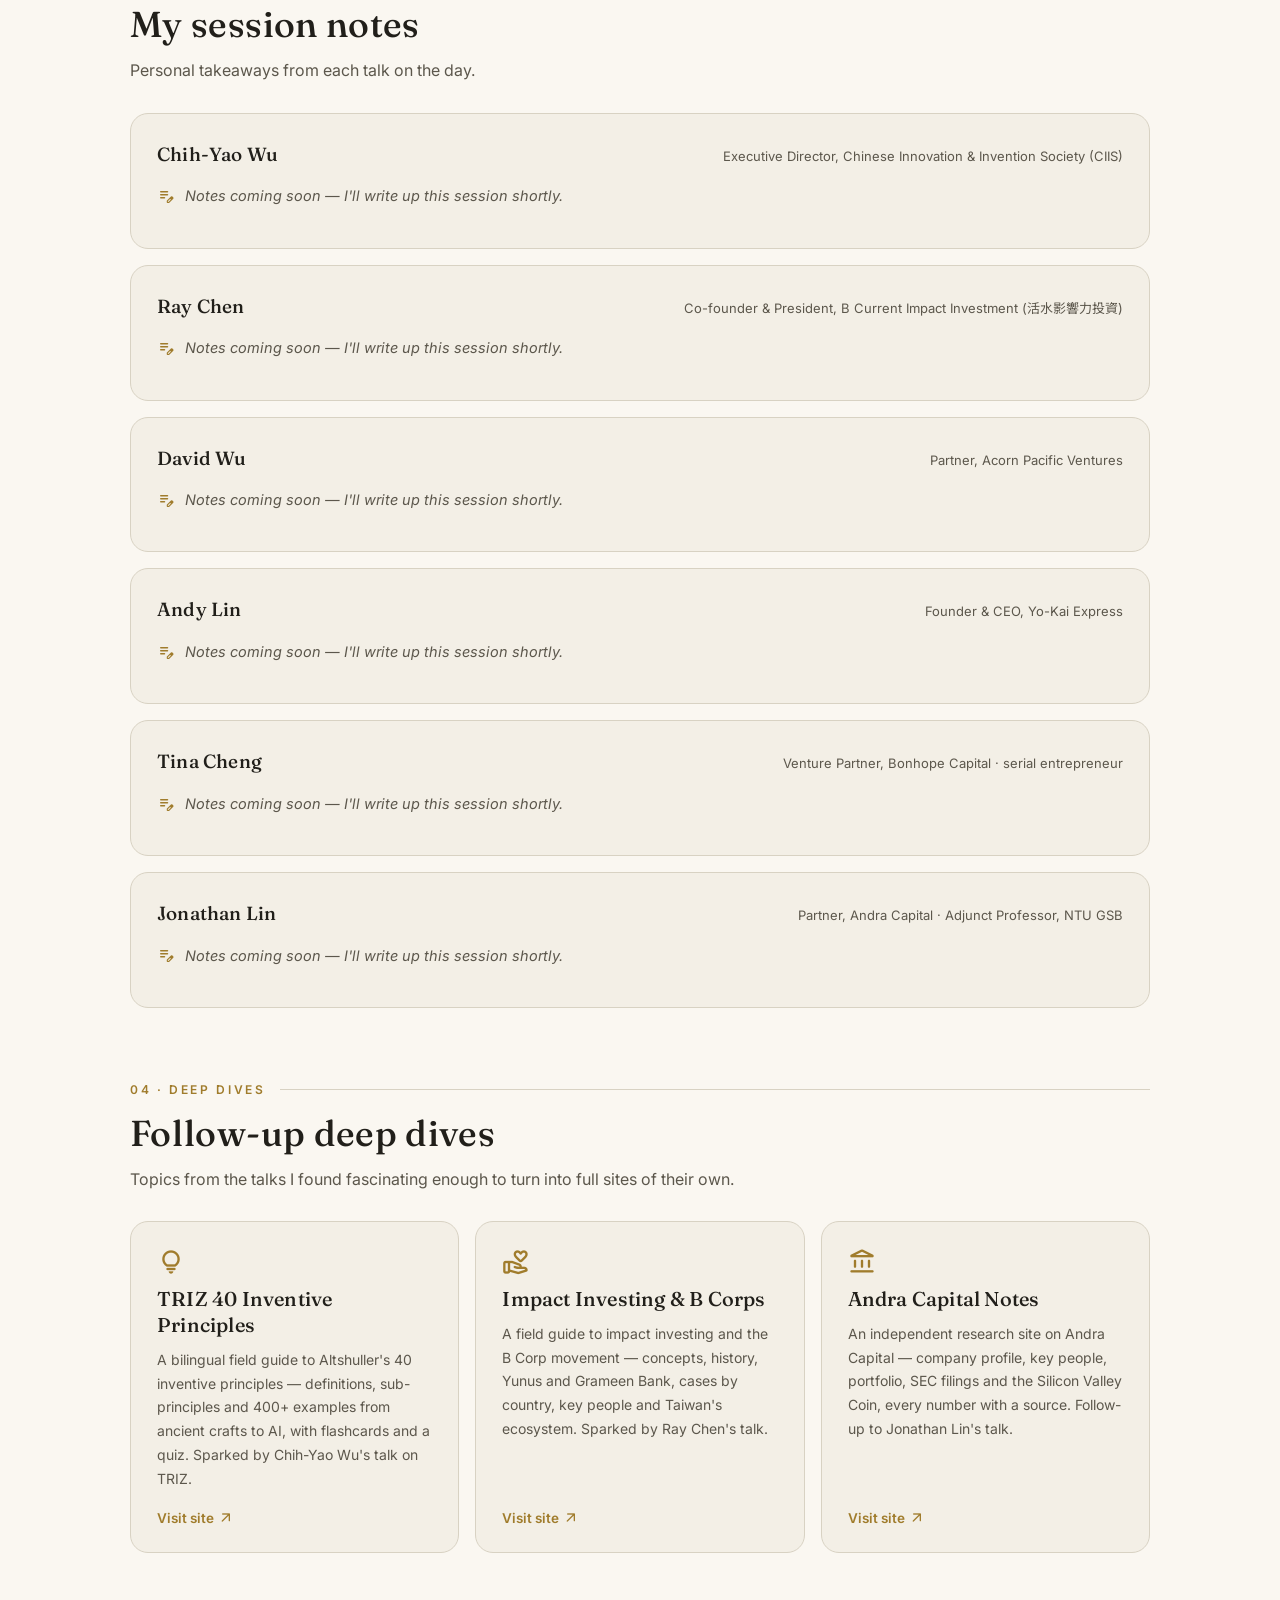
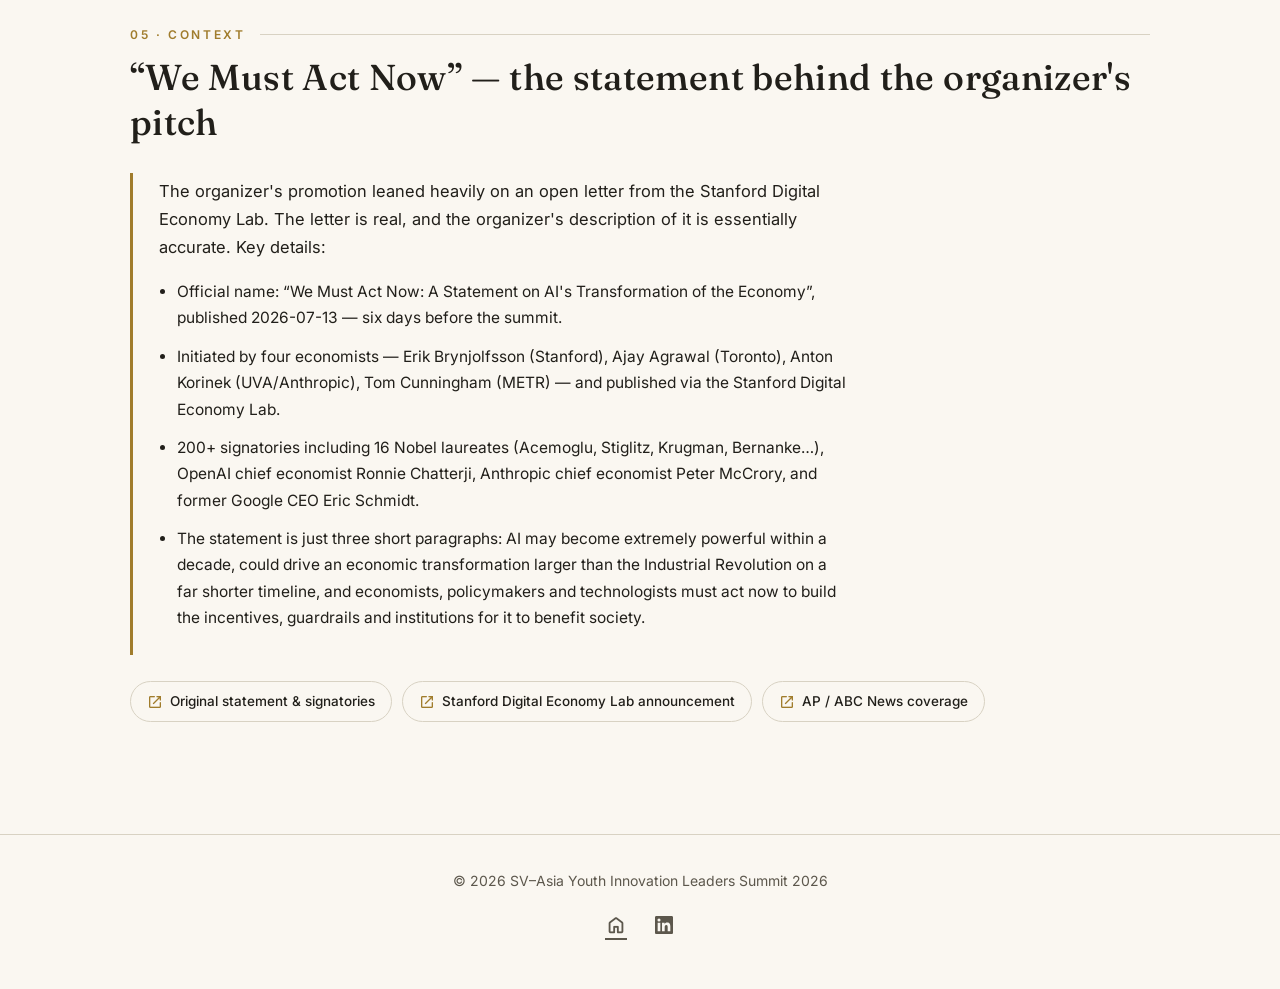
==== commit d956ce73: "feat(site): 加入會後延伸整理連結、隱藏查證標示並補上經濟日報報導 - 新增「04 · 會後延伸整理」section 與 SITE_EXTRAS 資料層，連往   triz-40 / imp" ====
--- a/index.html
+++ b/index.html
@@ -12,21 +12,21 @@
   </script>
   <meta name="viewport" content="width=device-width, initial-scale=1.0, viewport-fit=cover" />
 
-  <title>SV–Asia Youth Innovation Leaders Summit 2026 · Recap & Fact-Check</title>
-  <meta name="description" content="A recap of the SV–Asia Youth Innovation Leaders Summit (2026-07-19, NTU, Taipei): verified event facts, fact-checked speaker profiles with references, and session notes." />
+  <title>SV–Asia Youth Innovation Leaders Summit 2026 · Recap</title>
+  <meta name="description" content="A recap of the SV–Asia Youth Innovation Leaders Summit (2026-07-19, NTU, Taipei): event info, speaker profiles with references, session notes and follow-up deep dives." />
   <link rel="canonical" href="https://sv-asia-summit-2026.peteraim.com/" />
   <meta name="theme-color" content="#20303f" />
 
   <!-- Open Graph -->
   <meta property="og:type" content="website" />
-  <meta property="og:title" content="SV–Asia Youth Innovation Leaders Summit 2026 · Recap & Fact-Check" />
-  <meta property="og:description" content="Verified event facts, fact-checked speaker profiles with references, and session notes from the 2026-07-19 summit at NTU, Taipei." />
+  <meta property="og:title" content="SV–Asia Youth Innovation Leaders Summit 2026 · Recap" />
+  <meta property="og:description" content="Event info, speaker profiles with references, and session notes from the 2026-07-19 summit at NTU, Taipei." />
   <meta property="og:url" content="https://sv-asia-summit-2026.peteraim.com/" />
 
   <!-- Twitter -->
   <meta name="twitter:card" content="summary" />
-  <meta name="twitter:title" content="SV–Asia Youth Innovation Leaders Summit 2026 · Recap & Fact-Check" />
-  <meta name="twitter:description" content="Verified event facts, fact-checked speaker profiles with references, and session notes." />
+  <meta name="twitter:title" content="SV–Asia Youth Innovation Leaders Summit 2026 · Recap" />
+  <meta name="twitter:description" content="Event info, speaker profiles with references, and session notes." />
 
   <!-- JSON-LD -->
   <script type="application/ld+json">
@@ -35,8 +35,8 @@
     "@graph": [
       {
         "@type": "WebSite",
-        "name": "SV–Asia Youth Innovation Leaders Summit 2026 · Recap & Fact-Check",
-        "description": "Verified event facts, fact-checked speaker profiles with references, and session notes.",
+        "name": "SV–Asia Youth Innovation Leaders Summit 2026 · Recap",
+        "description": "Event info, speaker profiles with references, and session notes.",
         "url": "https://sv-asia-summit-2026.peteraim.com/"
       },
       {
--- a/assets/styles.css
+++ b/assets/styles.css
@@ -224,7 +224,7 @@
 /* ---------- event fact list ---------- */
 .factlist { border-top: 1px solid var(--outline-variant); }
 .fact {
-  display: grid; grid-template-columns: 200px 1fr auto; gap: 18px;
+  display: grid; grid-template-columns: 200px 1fr; gap: 18px;
   padding: 20px 0; border-bottom: 1px solid var(--outline-variant); align-items: start;
 }
 .fact__label { display: flex; gap: 10px; align-items: baseline; font-weight: 600; font-size: 14.5px; }
@@ -233,7 +233,6 @@
 .fact__note { margin-top: 6px; font-size: 13.5px; color: var(--on-surface-variant); }
 @media (max-width: 720px) {
   .fact { grid-template-columns: 1fr; gap: 8px; }
-  .fact__badge { order: -1; }
 }
 
 .linkrow { display: flex; flex-wrap: wrap; gap: 10px; margin-top: 26px; }
@@ -265,8 +264,7 @@
   font-weight: 400;
 }
 .speaker__name { font-family: var(--font-display); font-size: clamp(20px, 3vw, 26px); margin: 0 0 4px; line-height: 1.3; }
-.speaker__role { margin: 0 0 8px; font-size: 14.5px; color: var(--on-surface-variant); }
-.speaker__badges { display: flex; flex-wrap: wrap; gap: 6px; }
+.speaker__role { margin: 0; font-size: 14.5px; color: var(--on-surface-variant); }
 .speaker__cta {
   display: inline-flex; align-items: center; gap: 4px;
   color: var(--secondary); font-size: 13.5px; font-weight: 600; white-space: nowrap;
@@ -293,6 +291,26 @@
 .note__placeholder .material-symbols-rounded { font-size: 18px; color: var(--secondary); }
 .note__body p { margin: 0 0 12px; font-size: 15.5px; }
 .note__body p:last-child { margin-bottom: 0; }
+
+/* ---------- follow-up deep-dive cards ---------- */
+.extras { display: grid; grid-template-columns: repeat(auto-fit, minmax(260px, 1fr)); gap: 16px; }
+.extra-card {
+  display: flex; flex-direction: column; gap: 10px;
+  border: 1px solid var(--outline-variant); border-radius: var(--radius-lg);
+  padding: 26px 26px 22px; background: var(--surface-container);
+  text-decoration: none; color: var(--on-surface);
+  transition: background .15s ease, box-shadow .15s ease, transform .15s ease;
+}
+.extra-card:hover { background: var(--surface-container-high); box-shadow: var(--elev-1); transform: translateY(-2px); }
+.extra-card:focus-visible { outline: 2px solid var(--secondary); outline-offset: 2px; }
+.extra-card__icon { font-size: 28px; color: var(--secondary); }
+.extra-card__title { font-size: 20px; line-height: 1.3; }
+.extra-card__desc { font-size: 14px; color: var(--on-surface-variant); flex: 1; }
+.extra-card__cta {
+  display: inline-flex; align-items: center; gap: 4px; margin-top: 6px;
+  color: var(--secondary); font-size: 13.5px; font-weight: 600;
+}
+.extra-card__cta .material-symbols-rounded { font-size: 16px; }
 
 /* ---------- letter (context) ---------- */
 .letter {
@@ -339,11 +357,9 @@
 }
 .dialog__bio { font-size: 15.5px; margin: 0; }
 .factcheck-row {
-  display: grid; grid-template-columns: auto 1fr; gap: 12px;
-  padding: 12px 0; border-bottom: 1px solid var(--outline-variant); align-items: start;
+  padding: 12px 0; border-bottom: 1px solid var(--outline-variant);
 }
 .factcheck-row:last-child { border-bottom: none; }
-.factcheck-row .badge { transform: translateY(2px); }
 .factcheck-row b { display: block; font-weight: 600; font-size: 14.5px; }
 .factcheck-row p { margin: 4px 0 0; font-size: 13.5px; color: var(--on-surface-variant); }
 .reflist { list-style: none; margin: 0; padding: 0; }
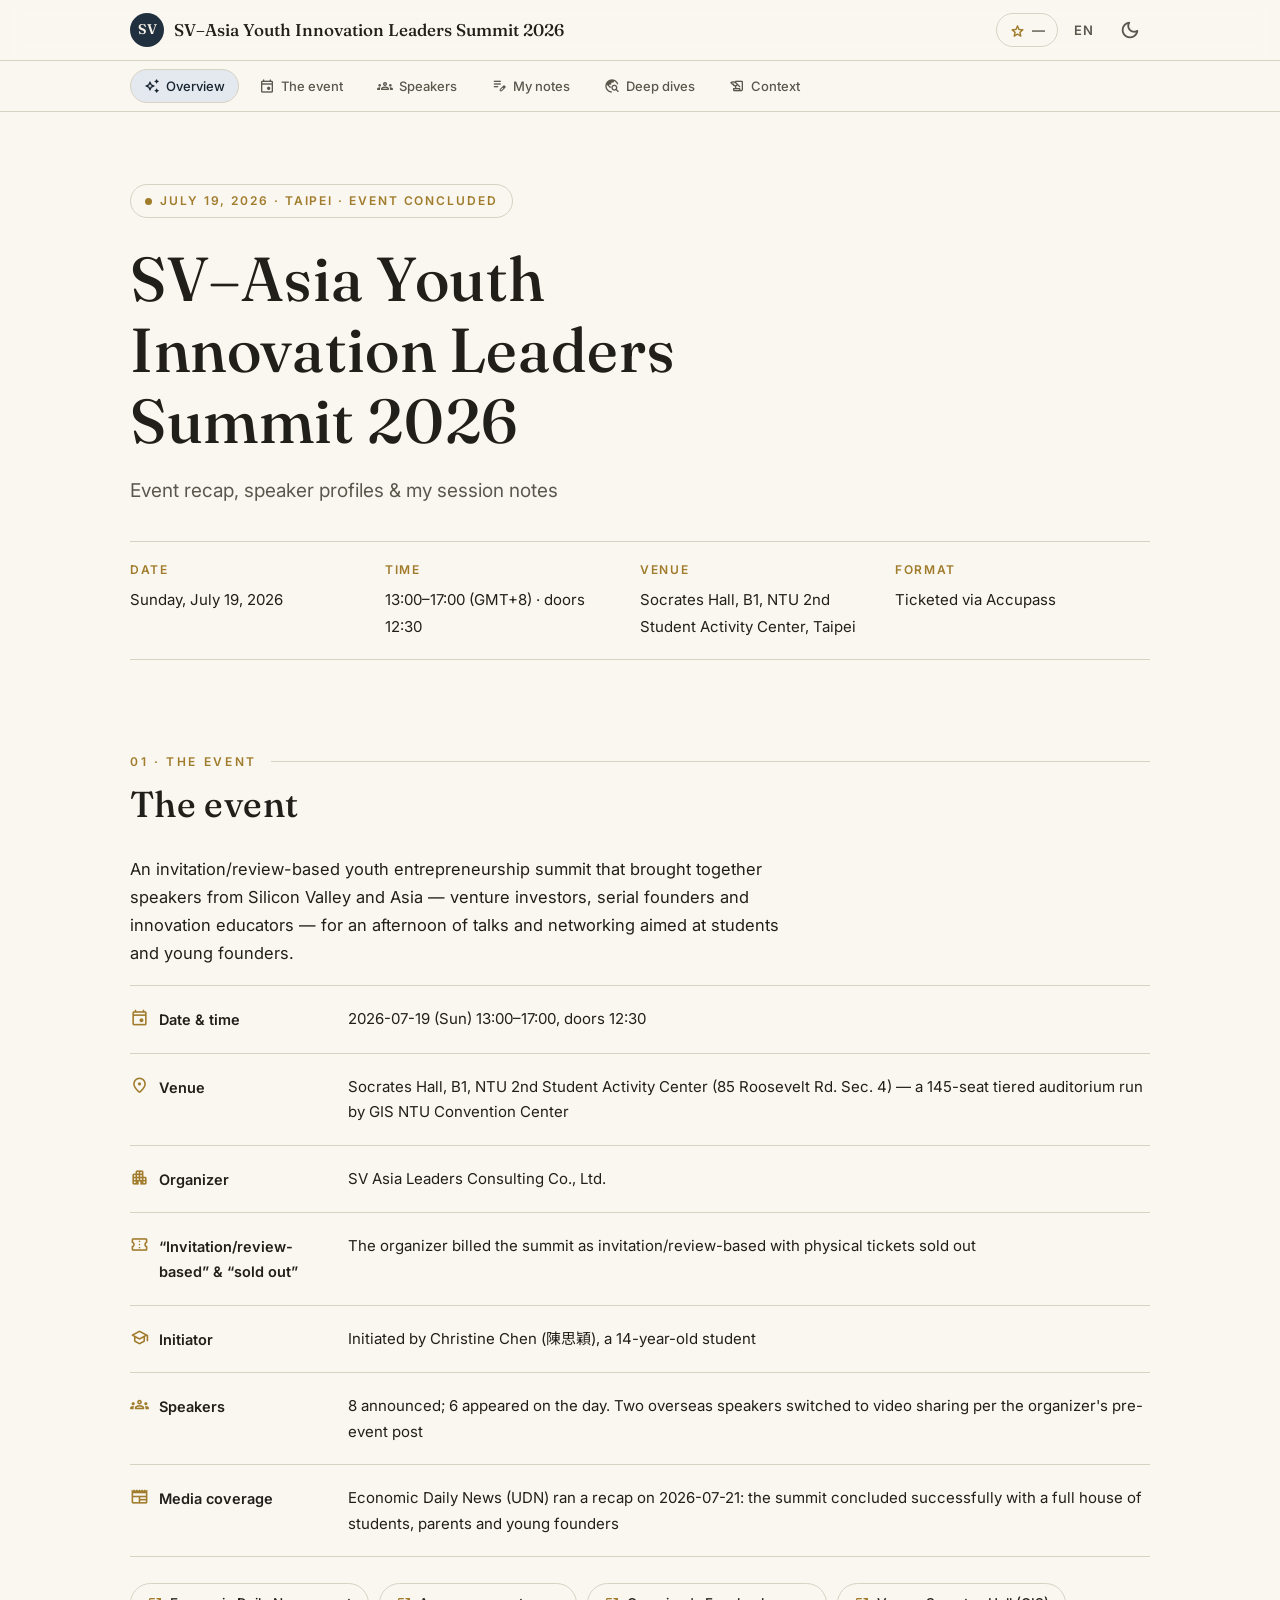
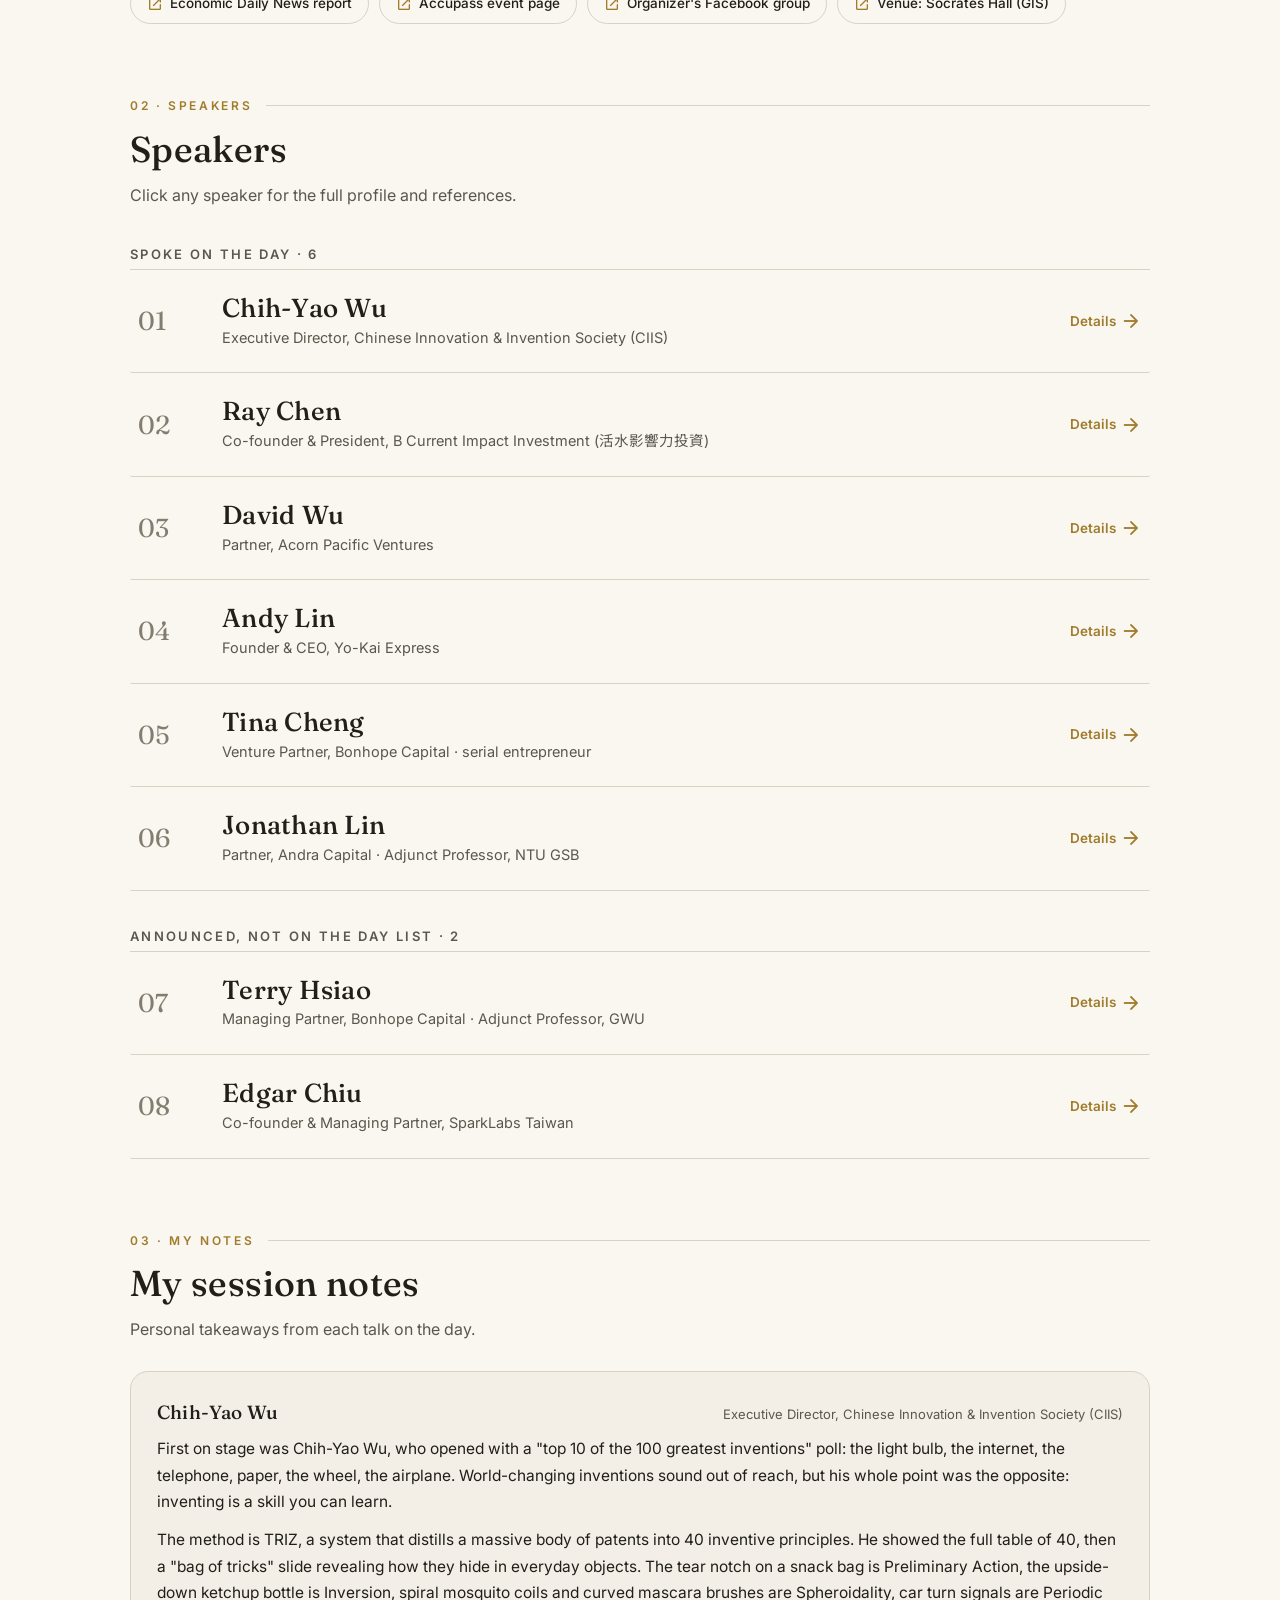
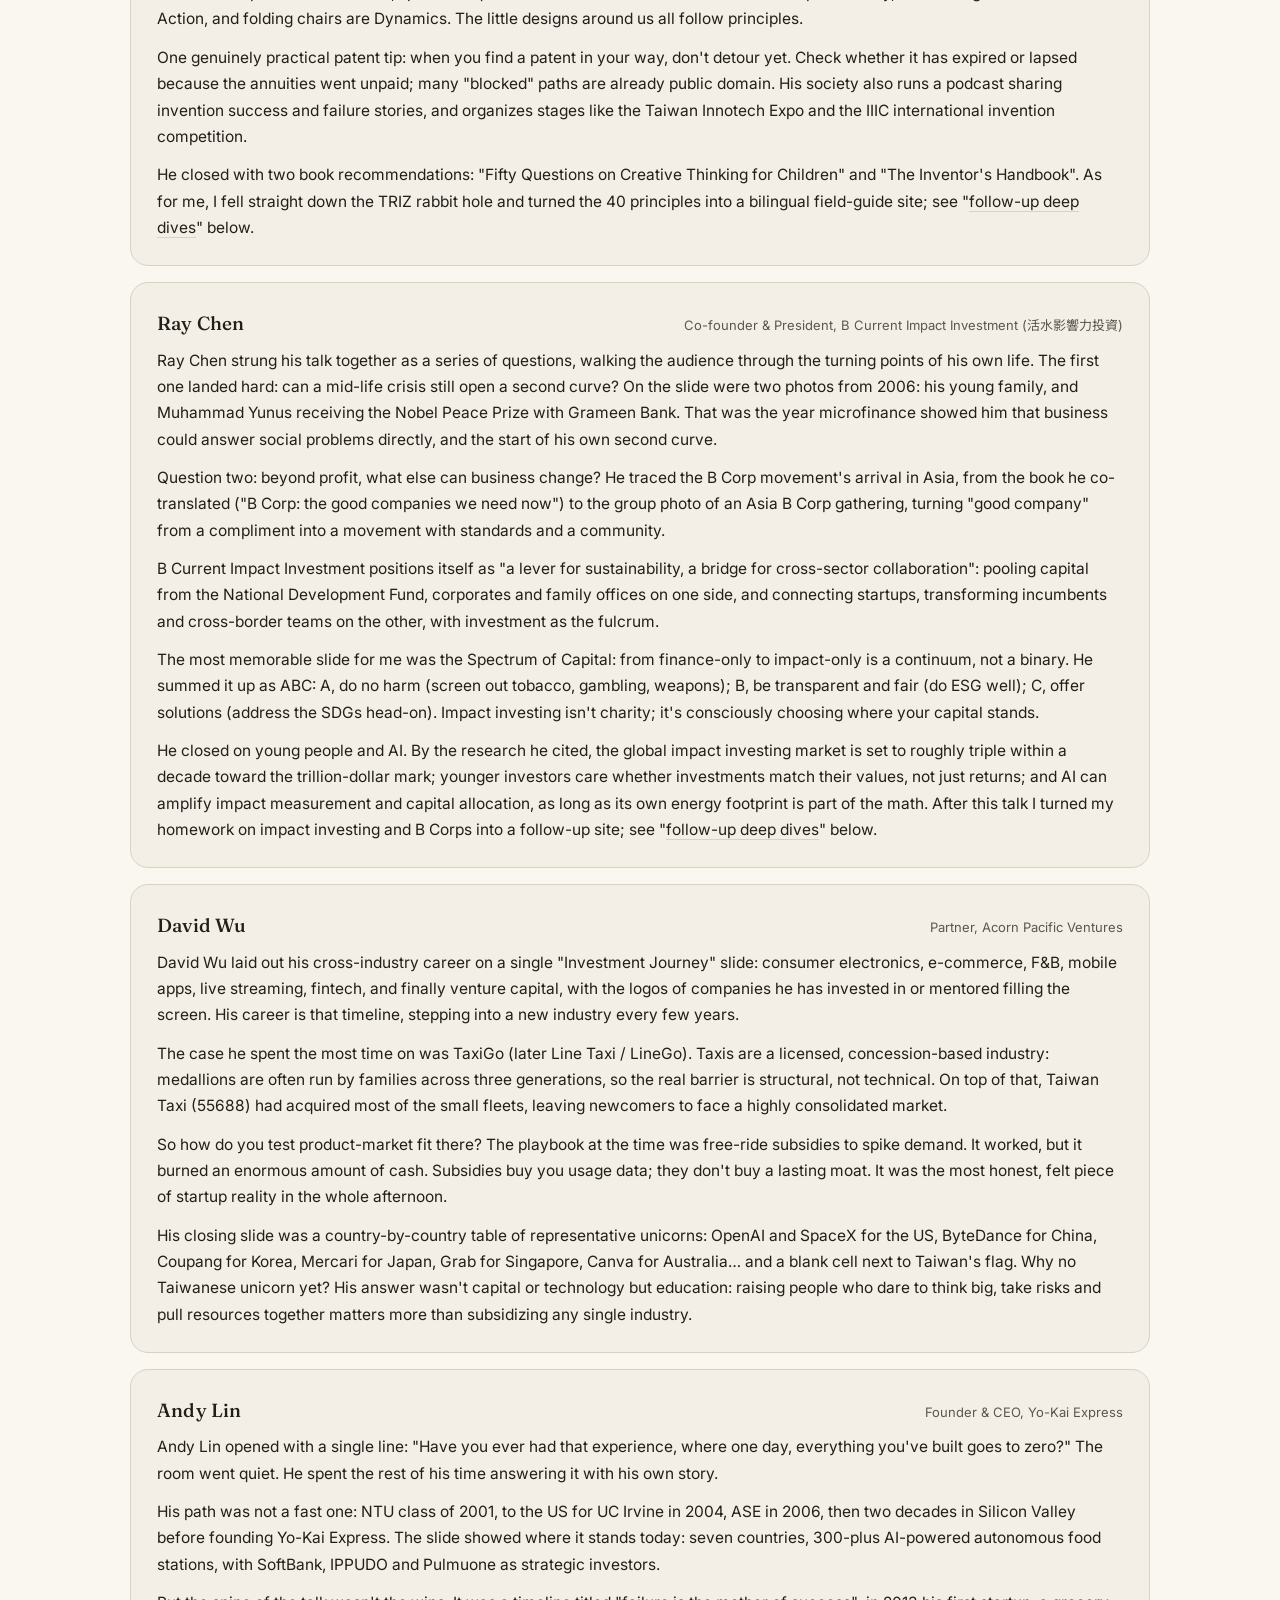
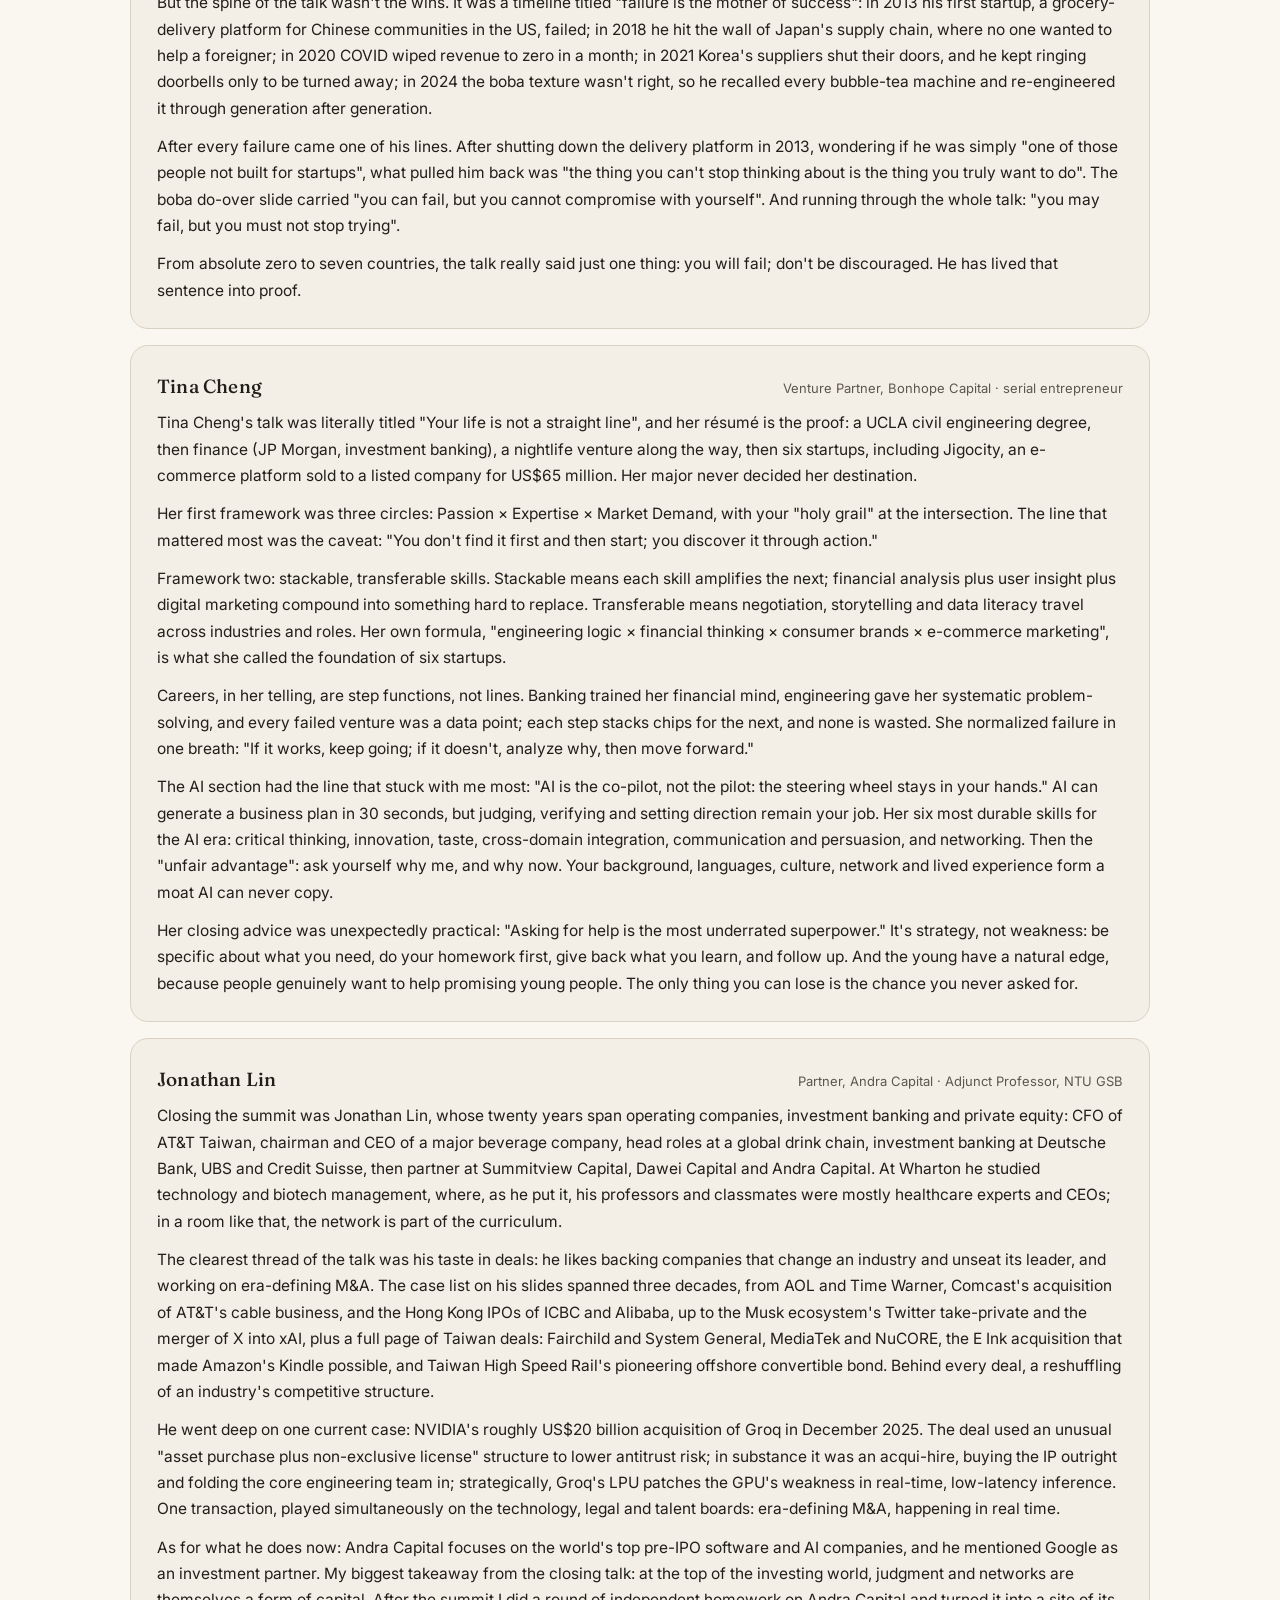
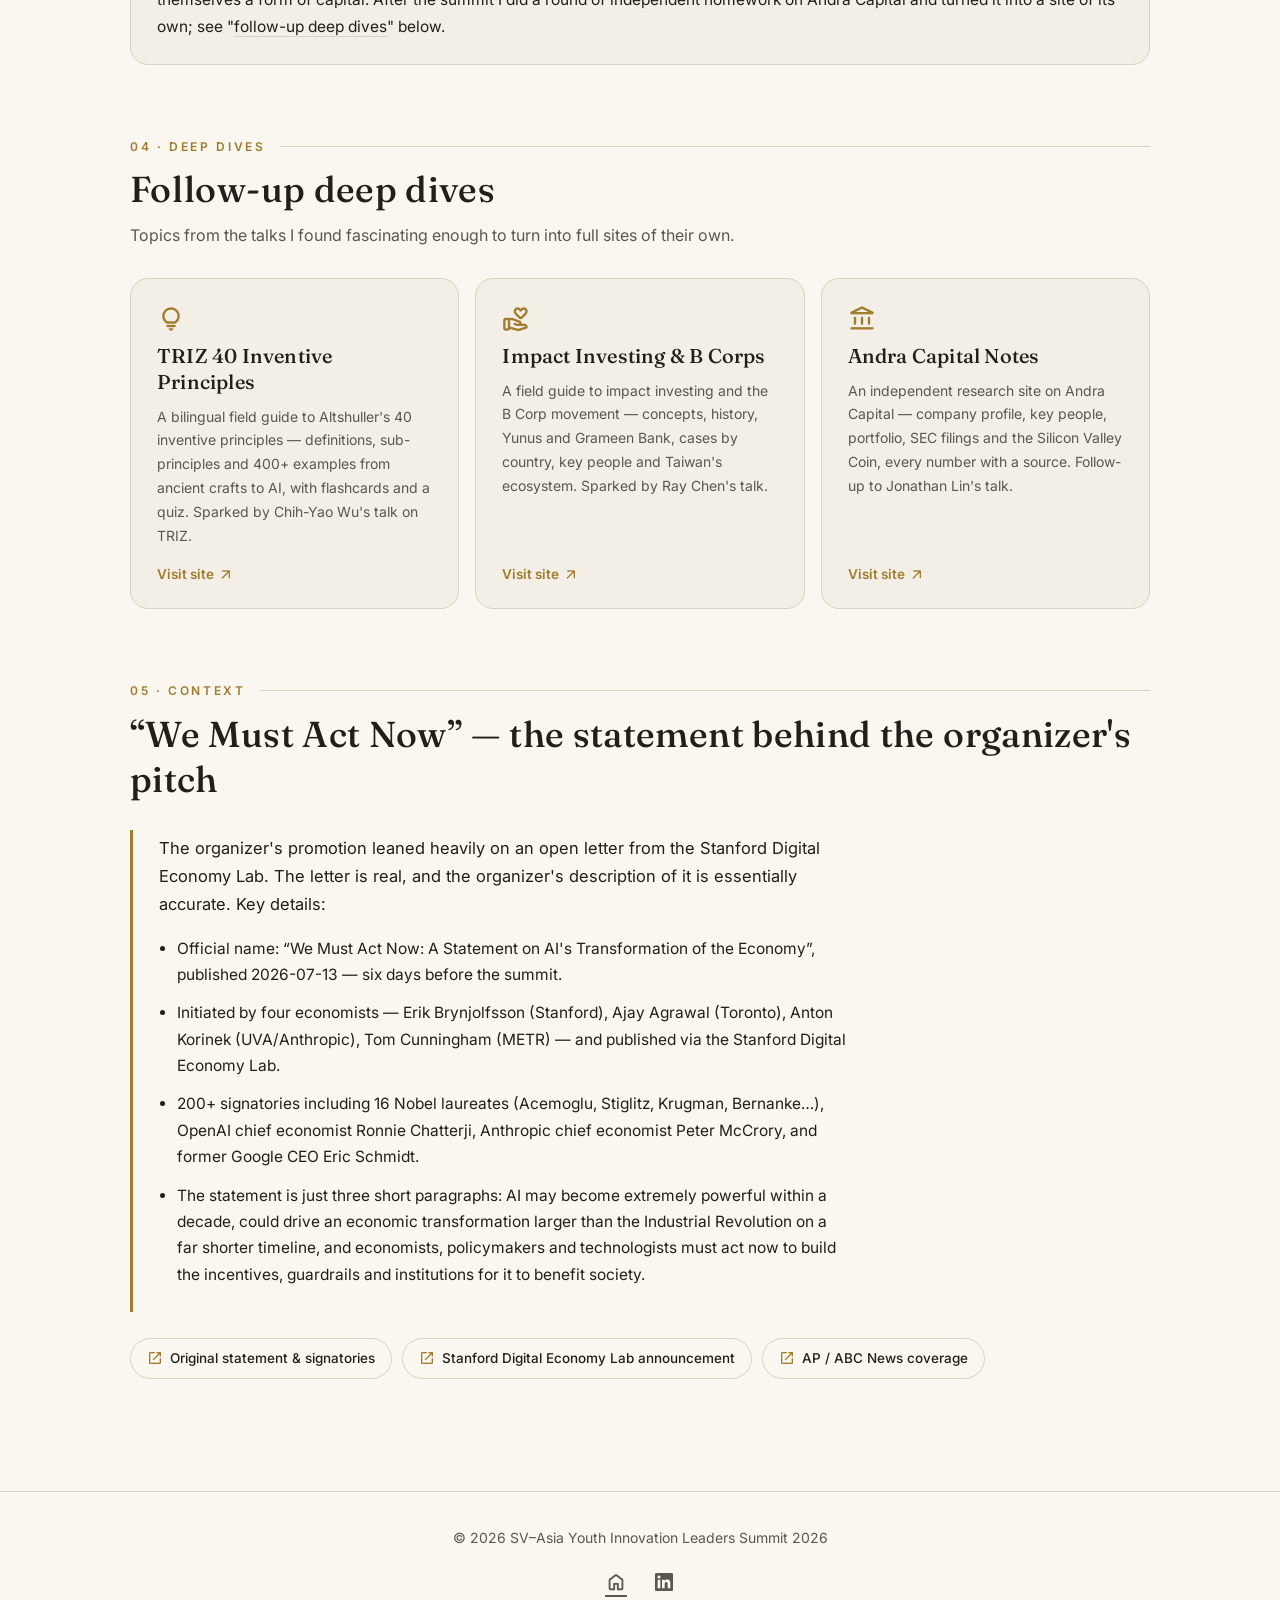
==== commit 7ddef654: "feat: 補齊搜尋引擎可見內容與 sitemap 首頁內容原本全靠前端 JS 在瀏覽器端注入,<main> 在原始 HTML 裡是空的, 搜尋引擎第一波抓取時只看得到空白頁。這次把瀏覽器實際渲染出的" ====
--- a/index.html
+++ b/index.html
@@ -97,7 +97,9 @@
 
   <span id="top"></span>
 
-  <main id="sections" aria-live="polite"></main>
+  <main id="sections" aria-live="polite">
+<div class="hero" id="overview"><span class="hero__status"><span class="dot" aria-hidden="true"></span>July 19, 2026 · Taipei · event concluded</span><h1>SV–Asia Youth Innovation Leaders Summit 2026</h1><p class="hero__sub">Event recap, speaker profiles &amp; my session notes</p><div class="hero__meta"><div class="hero__meta-item"><b>Date</b><span>Sunday, July 19, 2026</span></div><div class="hero__meta-item"><b>Time</b><span>13:00–17:00 (GMT+8) · doors 12:30</span></div><div class="hero__meta-item"><b>Venue</b><span>Socrates Hall, B1, NTU 2nd Student Activity Center, Taipei</span></div><div class="hero__meta-item"><b>Format</b><span>Ticketed via Accupass</span></div></div></div><section class="section" id="event"><header class="section-head"><div class="section-head__kicker">01 · The event</div><h2>The event</h2></header><div class="prose"><p>An invitation/review-based youth entrepreneurship summit that brought together speakers from Silicon Valley and Asia — venture investors, serial founders and innovation educators — for an afternoon of talks and networking aimed at students and young founders.</p></div><div class="factlist"><div class="fact" data-item=""><div class="fact__label"><span class="material-symbols-rounded" aria-hidden="true">event</span><span>Date &amp; time</span></div><div class="fact__value">2026-07-19 (Sun) 13:00–17:00, doors 12:30</div></div><div class="fact" data-item=""><div class="fact__label"><span class="material-symbols-rounded" aria-hidden="true">location_on</span><span>Venue</span></div><div class="fact__value">Socrates Hall, B1, NTU 2nd Student Activity Center (85 Roosevelt Rd. Sec. 4) — a 145-seat tiered auditorium run by GIS NTU Convention Center</div></div><div class="fact" data-item=""><div class="fact__label"><span class="material-symbols-rounded" aria-hidden="true">apartment</span><span>Organizer</span></div><div class="fact__value">SV Asia Leaders Consulting Co., Ltd.</div></div><div class="fact" data-item=""><div class="fact__label"><span class="material-symbols-rounded" aria-hidden="true">confirmation_number</span><span>“Invitation/review-based” &amp; “sold out”</span></div><div class="fact__value">The organizer billed the summit as invitation/review-based with physical tickets sold out</div></div><div class="fact" data-item=""><div class="fact__label"><span class="material-symbols-rounded" aria-hidden="true">school</span><span>Initiator</span></div><div class="fact__value">Initiated by Christine Chen (陳思穎), a 14-year-old student</div></div><div class="fact" data-item=""><div class="fact__label"><span class="material-symbols-rounded" aria-hidden="true">groups</span><span>Speakers</span></div><div class="fact__value">8 announced; 6 appeared on the day. Two overseas speakers switched to video sharing per the organizer's pre-event post</div></div><div class="fact" data-item=""><div class="fact__label"><span class="material-symbols-rounded" aria-hidden="true">newspaper</span><span>Media coverage</span></div><div class="fact__value">Economic Daily News (UDN) ran a recap on 2026-07-21: the summit concluded successfully with a full house of students, parents and young founders</div></div></div><div class="linkrow"><a class="linkchip" href="https://money.udn.com/money/story/5635/9639200" target="_blank" rel="noopener"><span class="material-symbols-rounded" aria-hidden="true">open_in_new</span>Economic Daily News report</a><a class="linkchip" href="https://www.accupass.com/event/2607111225301831786626" target="_blank" rel="noopener"><span class="material-symbols-rounded" aria-hidden="true">open_in_new</span>Accupass event page</a><a class="linkchip" href="https://www.facebook.com/groups/3905341733045087/" target="_blank" rel="noopener"><span class="material-symbols-rounded" aria-hidden="true">open_in_new</span>Organizer's Facebook group</a><a class="linkchip" href="https://www.meeting.com.tw/ntu/socrates.php" target="_blank" rel="noopener"><span class="material-symbols-rounded" aria-hidden="true">open_in_new</span>Venue: Socrates Hall (GIS)</a></div></section><section class="section" id="speakers"><header class="section-head"><div class="section-head__kicker">02 · Speakers</div><h2>Speakers</h2><p class="section-head__sub">Click any speaker for the full profile and references.</p></header><p class="speaker-group-label">Spoke on the day · 6</p><div class="speakers"><button class="speaker" type="button" data-item="" data-slug="chih-yao-wu" aria-haspopup="dialog" aria-label="Chih-Yao Wu"><span class="speaker__num" aria-hidden="true">01</span><span><span class="speaker__name serif">Chih-Yao Wu</span><p class="speaker__role">Executive Director, Chinese Innovation &amp; Invention Society (CIIS)</p></span><span class="speaker__cta">Details<span class="material-symbols-rounded" aria-hidden="true">arrow_forward</span></span></button><button class="speaker" type="button" data-item="" data-slug="ray-chen" aria-haspopup="dialog" aria-label="Ray Chen"><span class="speaker__num" aria-hidden="true">02</span><span><span class="speaker__name serif">Ray Chen</span><p class="speaker__role">Co-founder &amp; President, B Current Impact Investment (活水影響力投資)</p></span><span class="speaker__cta">Details<span class="material-symbols-rounded" aria-hidden="true">arrow_forward</span></span></button><button class="speaker" type="button" data-item="" data-slug="david-wu" aria-haspopup="dialog" aria-label="David Wu"><span class="speaker__num" aria-hidden="true">03</span><span><span class="speaker__name serif">David Wu</span><p class="speaker__role">Partner, Acorn Pacific Ventures</p></span><span class="speaker__cta">Details<span class="material-symbols-rounded" aria-hidden="true">arrow_forward</span></span></button><button class="speaker" type="button" data-item="" data-slug="andy-lin" aria-haspopup="dialog" aria-label="Andy Lin"><span class="speaker__num" aria-hidden="true">04</span><span><span class="speaker__name serif">Andy Lin</span><p class="speaker__role">Founder &amp; CEO, Yo-Kai Express</p></span><span class="speaker__cta">Details<span class="material-symbols-rounded" aria-hidden="true">arrow_forward</span></span></button><button class="speaker" type="button" data-item="" data-slug="tina-cheng" aria-haspopup="dialog" aria-label="Tina Cheng"><span class="speaker__num" aria-hidden="true">05</span><span><span class="speaker__name serif">Tina Cheng</span><p class="speaker__role">Venture Partner, Bonhope Capital · serial entrepreneur</p></span><span class="speaker__cta">Details<span class="material-symbols-rounded" aria-hidden="true">arrow_forward</span></span></button><button class="speaker" type="button" data-item="" data-slug="jonathan-lin" aria-haspopup="dialog" aria-label="Jonathan Lin"><span class="speaker__num" aria-hidden="true">06</span><span><span class="speaker__name serif">Jonathan Lin</span><p class="speaker__role">Partner, Andra Capital · Adjunct Professor, NTU GSB</p></span><span class="speaker__cta">Details<span class="material-symbols-rounded" aria-hidden="true">arrow_forward</span></span></button></div><p class="speaker-group-label">Announced, not on the day list · 2</p><div class="speakers"><button class="speaker" type="button" data-item="" data-slug="terry-hsiao" aria-haspopup="dialog" aria-label="Terry Hsiao"><span class="speaker__num" aria-hidden="true">07</span><span><span class="speaker__name serif">Terry Hsiao</span><p class="speaker__role">Managing Partner, Bonhope Capital · Adjunct Professor, GWU</p></span><span class="speaker__cta">Details<span class="material-symbols-rounded" aria-hidden="true">arrow_forward</span></span></button><button class="speaker" type="button" data-item="" data-slug="edgar-chiu" aria-haspopup="dialog" aria-label="Edgar Chiu"><span class="speaker__num" aria-hidden="true">08</span><span><span class="speaker__name serif">Edgar Chiu</span><p class="speaker__role">Co-founder &amp; Managing Partner, SparkLabs Taiwan</p></span><span class="speaker__cta">Details<span class="material-symbols-rounded" aria-hidden="true">arrow_forward</span></span></button></div></section><section class="section" id="notes"><header class="section-head"><div class="section-head__kicker">03 · My notes</div><h2>My session notes</h2><p class="section-head__sub">Personal takeaways from each talk on the day.</p></header><div class="notes"><article class="note" data-item=""><div class="note__head"><h3 class="note__title">Chih-Yao Wu</h3><span class="note__speaker-role">Executive Director, Chinese Innovation &amp; Invention Society (CIIS)</span></div><div class="note__body"><p>First on stage was Chih-Yao Wu, who opened with a "top 10 of the 100 greatest inventions" poll: the light bulb, the internet, the telephone, paper, the wheel, the airplane. World-changing inventions sound out of reach, but his whole point was the opposite: inventing is a skill you can learn.</p><p>The method is TRIZ, a system that distills a massive body of patents into 40 inventive principles. He showed the full table of 40, then a "bag of tricks" slide revealing how they hide in everyday objects. The tear notch on a snack bag is Preliminary Action, the upside-down ketchup bottle is Inversion, spiral mosquito coils and curved mascara brushes are Spheroidality, car turn signals are Periodic Action, and folding chairs are Dynamics. The little designs around us all follow principles.</p><p>One genuinely practical patent tip: when you find a patent in your way, don't detour yet. Check whether it has expired or lapsed because the annuities went unpaid; many "blocked" paths are already public domain. His society also runs a podcast sharing invention success and failure stories, and organizes stages like the Taiwan Innotech Expo and the IIIC international invention competition.</p><p>He closed with two book recommendations: "Fifty Questions on Creative Thinking for Children" and "The Inventor's Handbook". As for me, I fell straight down the TRIZ rabbit hole and turned the 40 principles into a bilingual field-guide site; see "<a href="#extras">follow-up deep dives</a>" below.</p></div></article><article class="note" data-item=""><div class="note__head"><h3 class="note__title">Ray Chen</h3><span class="note__speaker-role">Co-founder &amp; President, B Current Impact Investment (活水影響力投資)</span></div><div class="note__body"><p>Ray Chen strung his talk together as a series of questions, walking the audience through the turning points of his own life. The first one landed hard: can a mid-life crisis still open a second curve? On the slide were two photos from 2006: his young family, and Muhammad Yunus receiving the Nobel Peace Prize with Grameen Bank. That was the year microfinance showed him that business could answer social problems directly, and the start of his own second curve.</p><p>Question two: beyond profit, what else can business change? He traced the B Corp movement's arrival in Asia, from the book he co-translated ("B Corp: the good companies we need now") to the group photo of an Asia B Corp gathering, turning "good company" from a compliment into a movement with standards and a community.</p><p>B Current Impact Investment positions itself as "a lever for sustainability, a bridge for cross-sector collaboration": pooling capital from the National Development Fund, corporates and family offices on one side, and connecting startups, transforming incumbents and cross-border teams on the other, with investment as the fulcrum.</p><p>The most memorable slide for me was the Spectrum of Capital: from finance-only to impact-only is a continuum, not a binary. He summed it up as ABC: A, do no harm (screen out tobacco, gambling, weapons); B, be transparent and fair (do ESG well); C, offer solutions (address the SDGs head-on). Impact investing isn't charity; it's consciously choosing where your capital stands.</p><p>He closed on young people and AI. By the research he cited, the global impact investing market is set to roughly triple within a decade toward the trillion-dollar mark; younger investors care whether investments match their values, not just returns; and AI can amplify impact measurement and capital allocation, as long as its own energy footprint is part of the math. After this talk I turned my homework on impact investing and B Corps into a follow-up site; see "<a href="#extras">follow-up deep dives</a>" below.</p></div></article><article class="note" data-item=""><div class="note__head"><h3 class="note__title">David Wu</h3><span class="note__speaker-role">Partner, Acorn Pacific Ventures</span></div><div class="note__body"><p>David Wu laid out his cross-industry career on a single "Investment Journey" slide: consumer electronics, e-commerce, F&amp;B, mobile apps, live streaming, fintech, and finally venture capital, with the logos of companies he has invested in or mentored filling the screen. His career is that timeline, stepping into a new industry every few years.</p><p>The case he spent the most time on was TaxiGo (later Line Taxi / LineGo). Taxis are a licensed, concession-based industry: medallions are often run by families across three generations, so the real barrier is structural, not technical. On top of that, Taiwan Taxi (55688) had acquired most of the small fleets, leaving newcomers to face a highly consolidated market.</p><p>So how do you test product-market fit there? The playbook at the time was free-ride subsidies to spike demand. It worked, but it burned an enormous amount of cash. Subsidies buy you usage data; they don't buy a lasting moat. It was the most honest, felt piece of startup reality in the whole afternoon.</p><p>His closing slide was a country-by-country table of representative unicorns: OpenAI and SpaceX for the US, ByteDance for China, Coupang for Korea, Mercari for Japan, Grab for Singapore, Canva for Australia… and a blank cell next to Taiwan's flag. Why no Taiwanese unicorn yet? His answer wasn't capital or technology but education: raising people who dare to think big, take risks and pull resources together matters more than subsidizing any single industry.</p></div></article><article class="note" data-item=""><div class="note__head"><h3 class="note__title">Andy Lin</h3><span class="note__speaker-role">Founder &amp; CEO, Yo-Kai Express</span></div><div class="note__body"><p>Andy Lin opened with a single line: "Have you ever had that experience, where one day, everything you've built goes to zero?" The room went quiet. He spent the rest of his time answering it with his own story.</p><p>His path was not a fast one: NTU class of 2001, to the US for UC Irvine in 2004, ASE in 2006, then two decades in Silicon Valley before founding Yo-Kai Express. The slide showed where it stands today: seven countries, 300-plus AI-powered autonomous food stations, with SoftBank, IPPUDO and Pulmuone as strategic investors.</p><p>But the spine of the talk wasn't the wins. It was a timeline titled "failure is the mother of success": in 2013 his first startup, a grocery-delivery platform for Chinese communities in the US, failed; in 2018 he hit the wall of Japan's supply chain, where no one wanted to help a foreigner; in 2020 COVID wiped revenue to zero in a month; in 2021 Korea's suppliers shut their doors, and he kept ringing doorbells only to be turned away; in 2024 the boba texture wasn't right, so he recalled every bubble-tea machine and re-engineered it through generation after generation.</p><p>After every failure came one of his lines. After shutting down the delivery platform in 2013, wondering if he was simply "one of those people not built for startups", what pulled him back was "the thing you can't stop thinking about is the thing you truly want to do". The boba do-over slide carried "you can fail, but you cannot compromise with yourself". And running through the whole talk: "you may fail, but you must not stop trying".</p><p>From absolute zero to seven countries, the talk really said just one thing: you will fail; don't be discouraged. He has lived that sentence into proof.</p></div></article><article class="note" data-item=""><div class="note__head"><h3 class="note__title">Tina Cheng</h3><span class="note__speaker-role">Venture Partner, Bonhope Capital · serial entrepreneur</span></div><div class="note__body"><p>Tina Cheng's talk was literally titled "Your life is not a straight line", and her résumé is the proof: a UCLA civil engineering degree, then finance (JP Morgan, investment banking), a nightlife venture along the way, then six startups, including Jigocity, an e-commerce platform sold to a listed company for US$65 million. Her major never decided her destination.</p><p>Her first framework was three circles: Passion × Expertise × Market Demand, with your "holy grail" at the intersection. The line that mattered most was the caveat: "You don't find it first and then start; you discover it through action."</p><p>Framework two: stackable, transferable skills. Stackable means each skill amplifies the next; financial analysis plus user insight plus digital marketing compound into something hard to replace. Transferable means negotiation, storytelling and data literacy travel across industries and roles. Her own formula, "engineering logic × financial thinking × consumer brands × e-commerce marketing", is what she called the foundation of six startups.</p><p>Careers, in her telling, are step functions, not lines. Banking trained her financial mind, engineering gave her systematic problem-solving, and every failed venture was a data point; each step stacks chips for the next, and none is wasted. She normalized failure in one breath: "If it works, keep going; if it doesn't, analyze why, then move forward."</p><p>The AI section had the line that stuck with me most: "AI is the co-pilot, not the pilot: the steering wheel stays in your hands." AI can generate a business plan in 30 seconds, but judging, verifying and setting direction remain your job. Her six most durable skills for the AI era: critical thinking, innovation, taste, cross-domain integration, communication and persuasion, and networking. Then the "unfair advantage": ask yourself why me, and why now. Your background, languages, culture, network and lived experience form a moat AI can never copy.</p><p>Her closing advice was unexpectedly practical: "Asking for help is the most underrated superpower." It's strategy, not weakness: be specific about what you need, do your homework first, give back what you learn, and follow up. And the young have a natural edge, because people genuinely want to help promising young people. The only thing you can lose is the chance you never asked for.</p></div></article><article class="note" data-item=""><div class="note__head"><h3 class="note__title">Jonathan Lin</h3><span class="note__speaker-role">Partner, Andra Capital · Adjunct Professor, NTU GSB</span></div><div class="note__body"><p>Closing the summit was Jonathan Lin, whose twenty years span operating companies, investment banking and private equity: CFO of AT&amp;T Taiwan, chairman and CEO of a major beverage company, head roles at a global drink chain, investment banking at Deutsche Bank, UBS and Credit Suisse, then partner at Summitview Capital, Dawei Capital and Andra Capital. At Wharton he studied technology and biotech management, where, as he put it, his professors and classmates were mostly healthcare experts and CEOs; in a room like that, the network is part of the curriculum.</p><p>The clearest thread of the talk was his taste in deals: he likes backing companies that change an industry and unseat its leader, and working on era-defining M&amp;A. The case list on his slides spanned three decades, from AOL and Time Warner, Comcast's acquisition of AT&amp;T's cable business, and the Hong Kong IPOs of ICBC and Alibaba, up to the Musk ecosystem's Twitter take-private and the merger of X into xAI, plus a full page of Taiwan deals: Fairchild and System General, MediaTek and NuCORE, the E Ink acquisition that made Amazon's Kindle possible, and Taiwan High Speed Rail's pioneering offshore convertible bond. Behind every deal, a reshuffling of an industry's competitive structure.</p><p>He went deep on one current case: NVIDIA's roughly US$20 billion acquisition of Groq in December 2025. The deal used an unusual "asset purchase plus non-exclusive license" structure to lower antitrust risk; in substance it was an acqui-hire, buying the IP outright and folding the core engineering team in; strategically, Groq's LPU patches the GPU's weakness in real-time, low-latency inference. One transaction, played simultaneously on the technology, legal and talent boards: era-defining M&amp;A, happening in real time.</p><p>As for what he does now: Andra Capital focuses on the world's top pre-IPO software and AI companies, and he mentioned Google as an investment partner. My biggest takeaway from the closing talk: at the top of the investing world, judgment and networks are themselves a form of capital. After the summit I did a round of independent homework on Andra Capital and turned it into a site of its own; see "<a href="#extras">follow-up deep dives</a>" below.</p></div></article></div></section><section class="section" id="extras"><header class="section-head"><div class="section-head__kicker">04 · Deep dives</div><h2>Follow-up deep dives</h2><p class="section-head__sub">Topics from the talks I found fascinating enough to turn into full sites of their own.</p></header><div class="extras"><a class="extra-card" data-item="" href="https://triz-40.peteraim.com/" target="_blank" rel="noopener"><span class="extra-card__icon material-symbols-rounded" aria-hidden="true">lightbulb</span><span class="extra-card__title serif">TRIZ 40 Inventive Principles</span><span class="extra-card__desc">A bilingual field guide to Altshuller's 40 inventive principles — definitions, sub-principles and 400+ examples from ancient crafts to AI, with flashcards and a quiz. Sparked by Chih-Yao Wu's talk on TRIZ.</span><span class="extra-card__cta">Visit site<span class="material-symbols-rounded" aria-hidden="true">arrow_outward</span></span></a><a class="extra-card" data-item="" href="https://impact-investing.peteraim.com/" target="_blank" rel="noopener"><span class="extra-card__icon material-symbols-rounded" aria-hidden="true">volunteer_activism</span><span class="extra-card__title serif">Impact Investing &amp; B Corps</span><span class="extra-card__desc">A field guide to impact investing and the B Corp movement — concepts, history, Yunus and Grameen Bank, cases by country, key people and Taiwan's ecosystem. Sparked by Ray Chen's talk.</span><span class="extra-card__cta">Visit site<span class="material-symbols-rounded" aria-hidden="true">arrow_outward</span></span></a><a class="extra-card" data-item="" href="https://andra-capital.peteraim.com/" target="_blank" rel="noopener"><span class="extra-card__icon material-symbols-rounded" aria-hidden="true">account_balance</span><span class="extra-card__title serif">Andra Capital Notes</span><span class="extra-card__desc">An independent research site on Andra Capital — company profile, key people, portfolio, SEC filings and the Silicon Valley Coin, every number with a source. Follow-up to Jonathan Lin's talk.</span><span class="extra-card__cta">Visit site<span class="material-symbols-rounded" aria-hidden="true">arrow_outward</span></span></a></div></section><section class="section" id="context"><header class="section-head"><div class="section-head__kicker">05 · Context</div><h2>“We Must Act Now” — the statement behind the organizer's pitch</h2></header><div class="letter" data-item=""><p class="letter__intro">The organizer's promotion leaned heavily on an open letter from the Stanford Digital Economy Lab. The letter is real, and the organizer's description of it is essentially accurate. Key details:</p><ul><li>Official name: “We Must Act Now: A Statement on AI's Transformation of the Economy”, published 2026-07-13 — six days before the summit.</li><li>Initiated by four economists — Erik Brynjolfsson (Stanford), Ajay Agrawal (Toronto), Anton Korinek (UVA/Anthropic), Tom Cunningham (METR) — and published via the Stanford Digital Economy Lab.</li><li>200+ signatories including 16 Nobel laureates (Acemoglu, Stiglitz, Krugman, Bernanke…), OpenAI chief economist Ronnie Chatterji, Anthropic chief economist Peter McCrory, and former Google CEO Eric Schmidt.</li><li>The statement is just three short paragraphs: AI may become extremely powerful within a decade, could drive an economic transformation larger than the Industrial Revolution on a far shorter timeline, and economists, policymakers and technologists must act now to build the incentives, guardrails and institutions for it to benefit society.</li></ul></div><div class="linkrow"><a class="linkchip" href="https://wemustactnow.ai/" target="_blank" rel="noopener"><span class="material-symbols-rounded" aria-hidden="true">open_in_new</span>Original statement &amp; signatories</a><a class="linkchip" href="https://digitaleconomy.stanford.edu/news/wemustactnow/" target="_blank" rel="noopener"><span class="material-symbols-rounded" aria-hidden="true">open_in_new</span>Stanford Digital Economy Lab announcement</a><a class="linkchip" href="https://abcnews.com/Technology/wireStory/hundreds-economists-act-now-ais-economic-impact-job-134719082" target="_blank" rel="noopener"><span class="material-symbols-rounded" aria-hidden="true">open_in_new</span>AP / ABC News coverage</a></div></section>
+</main>
 
   <!-- Speaker detail dialog -->
   <dialog class="dialog" id="dialog" aria-labelledby="dialogTitle">
--- a/assets/styles.css
+++ b/assets/styles.css
@@ -291,6 +291,8 @@
 .note__placeholder .material-symbols-rounded { font-size: 18px; color: var(--secondary); }
 .note__body p { margin: 0 0 12px; font-size: 15.5px; }
 .note__body p:last-child { margin-bottom: 0; }
+.note__body a { color: var(--on-surface); text-decoration: none; border-bottom: 1px solid var(--outline-variant); }
+.note__body a:hover { border-color: var(--secondary); color: var(--secondary); }
 
 /* ---------- follow-up deep-dive cards ---------- */
 .extras { display: grid; grid-template-columns: repeat(auto-fit, minmax(260px, 1fr)); gap: 16px; }
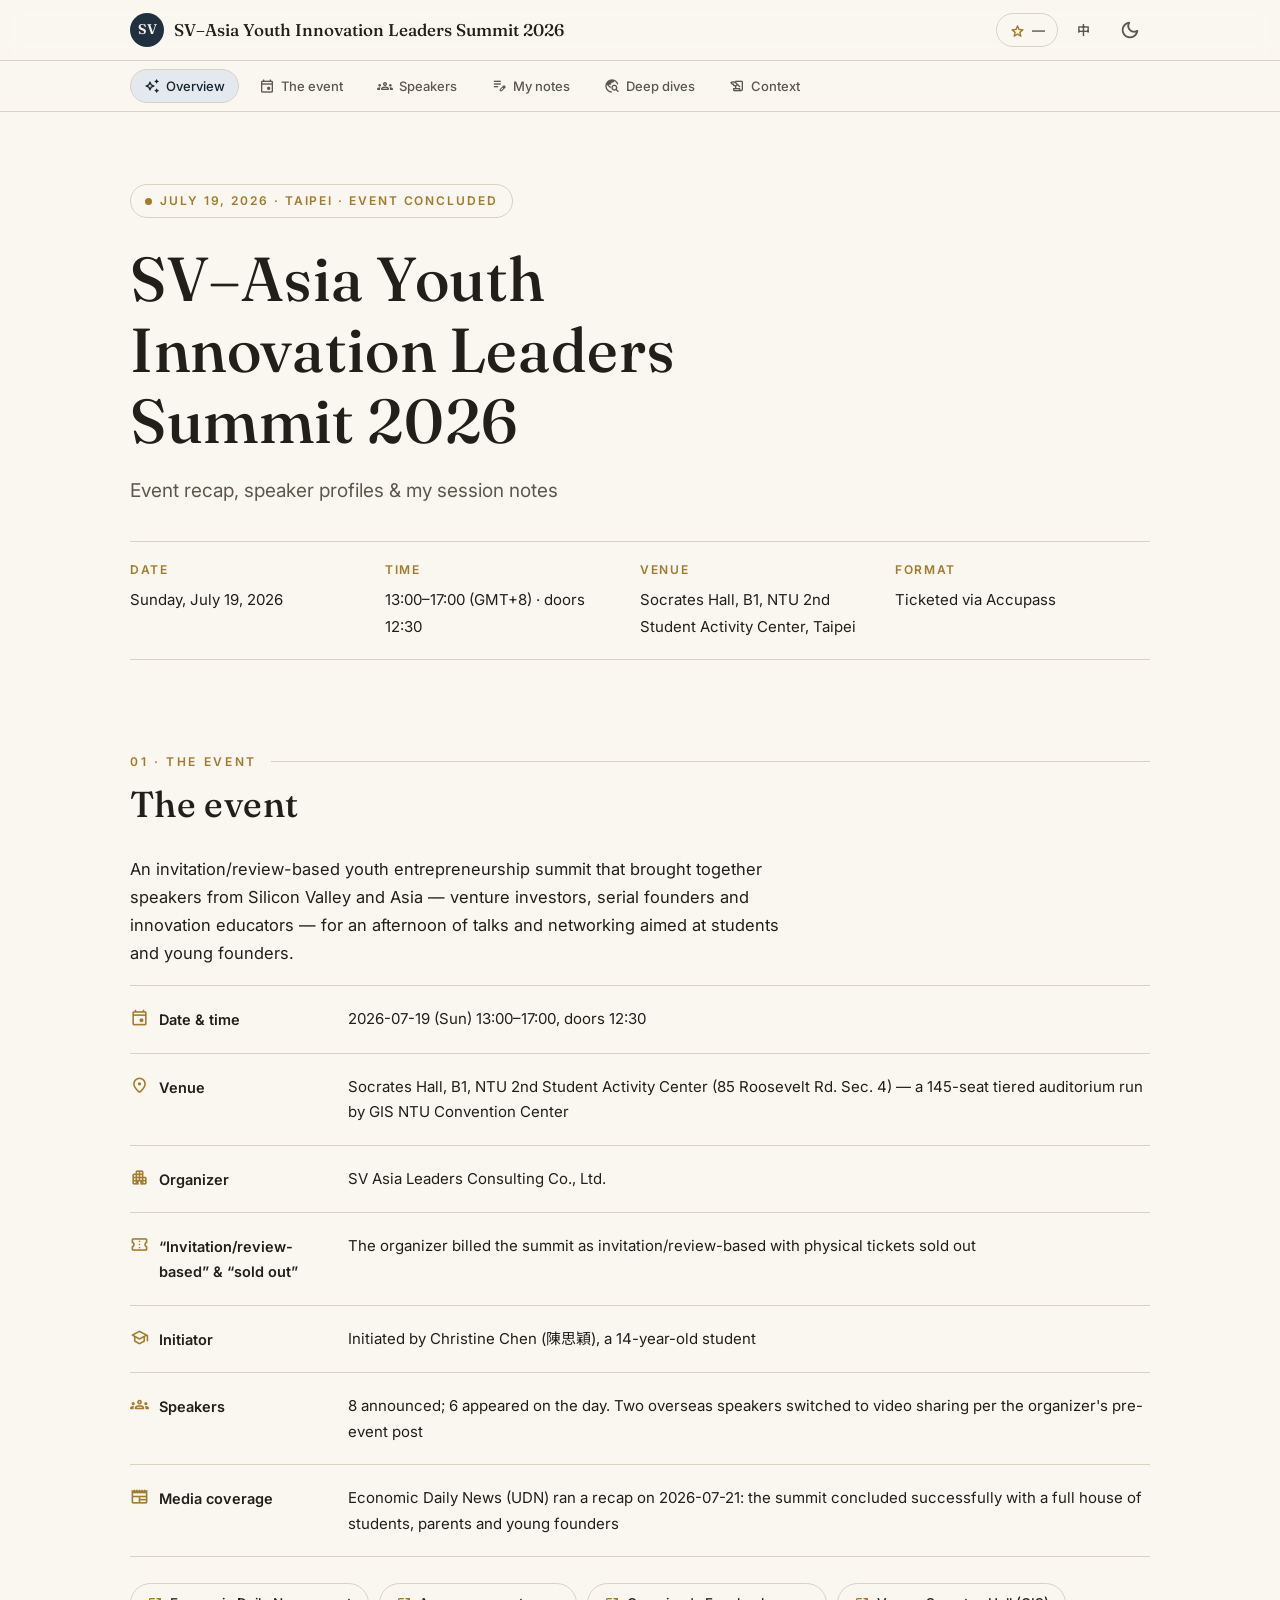
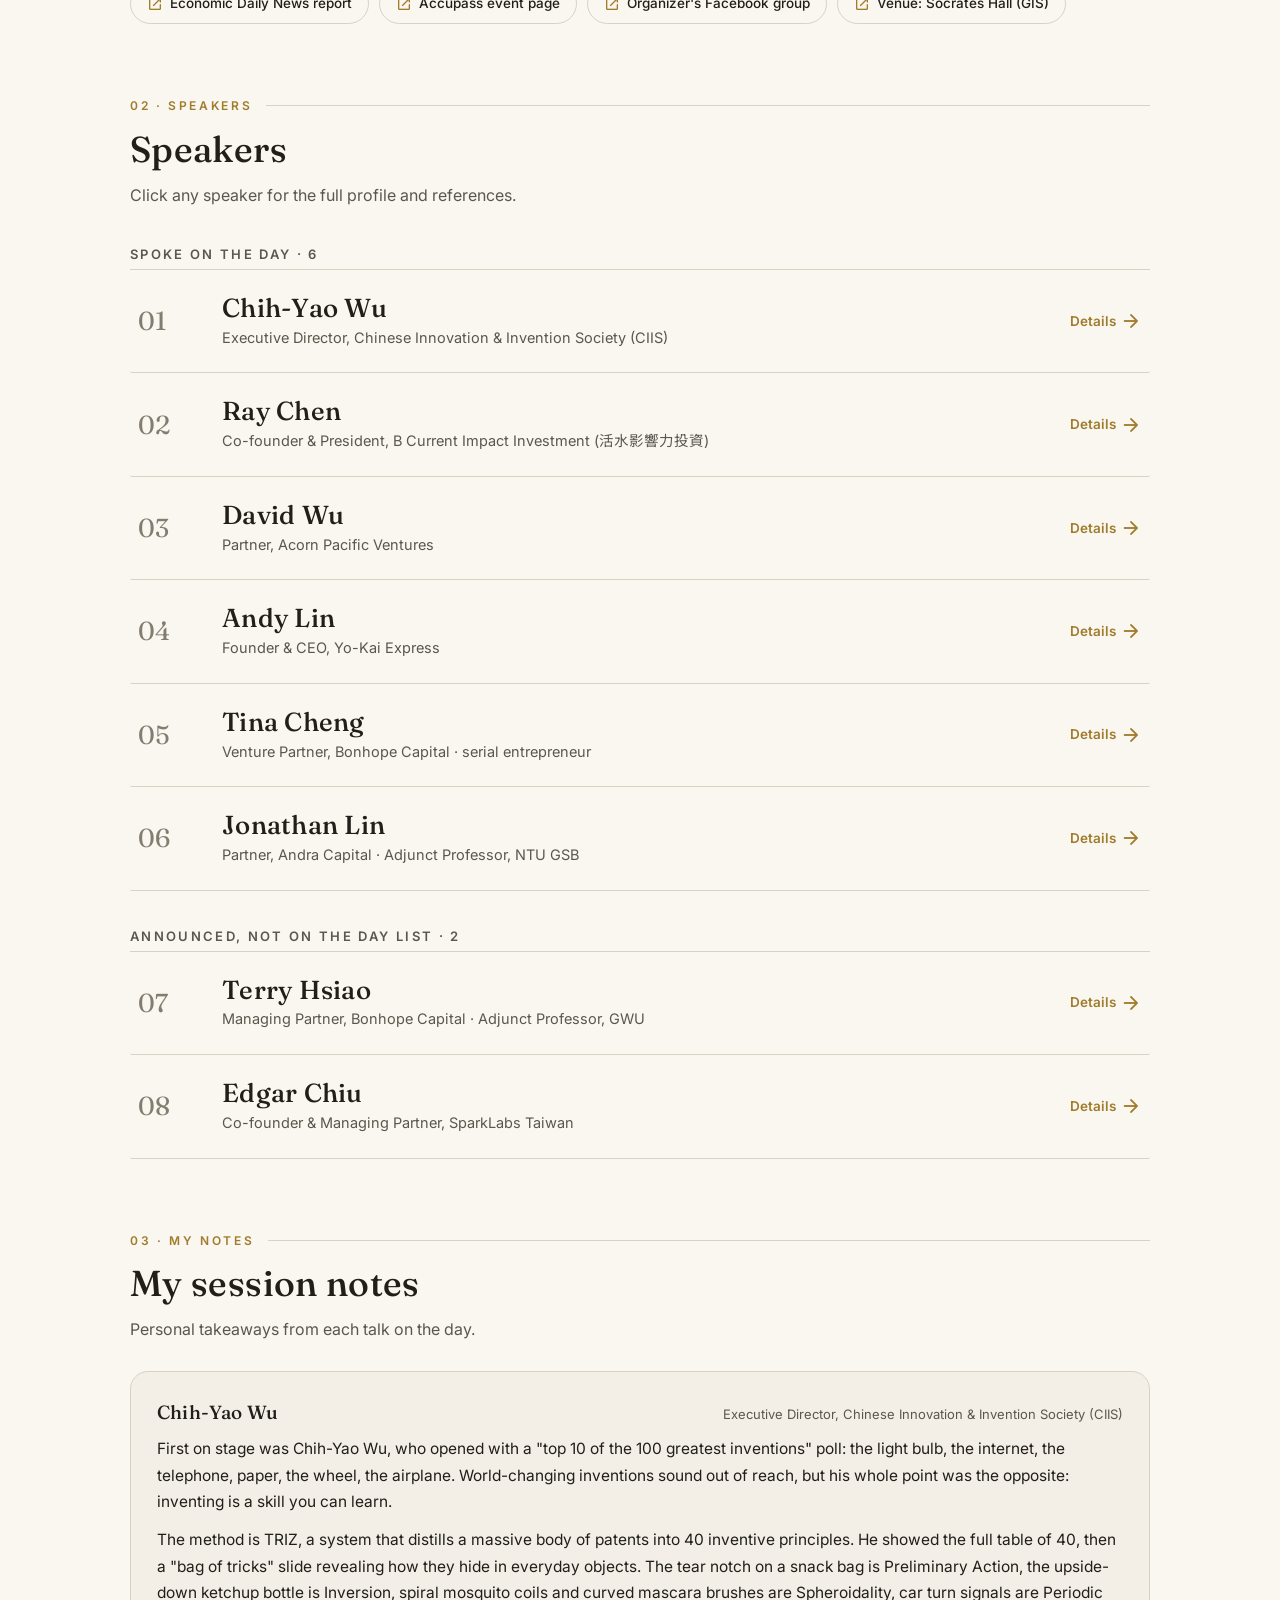
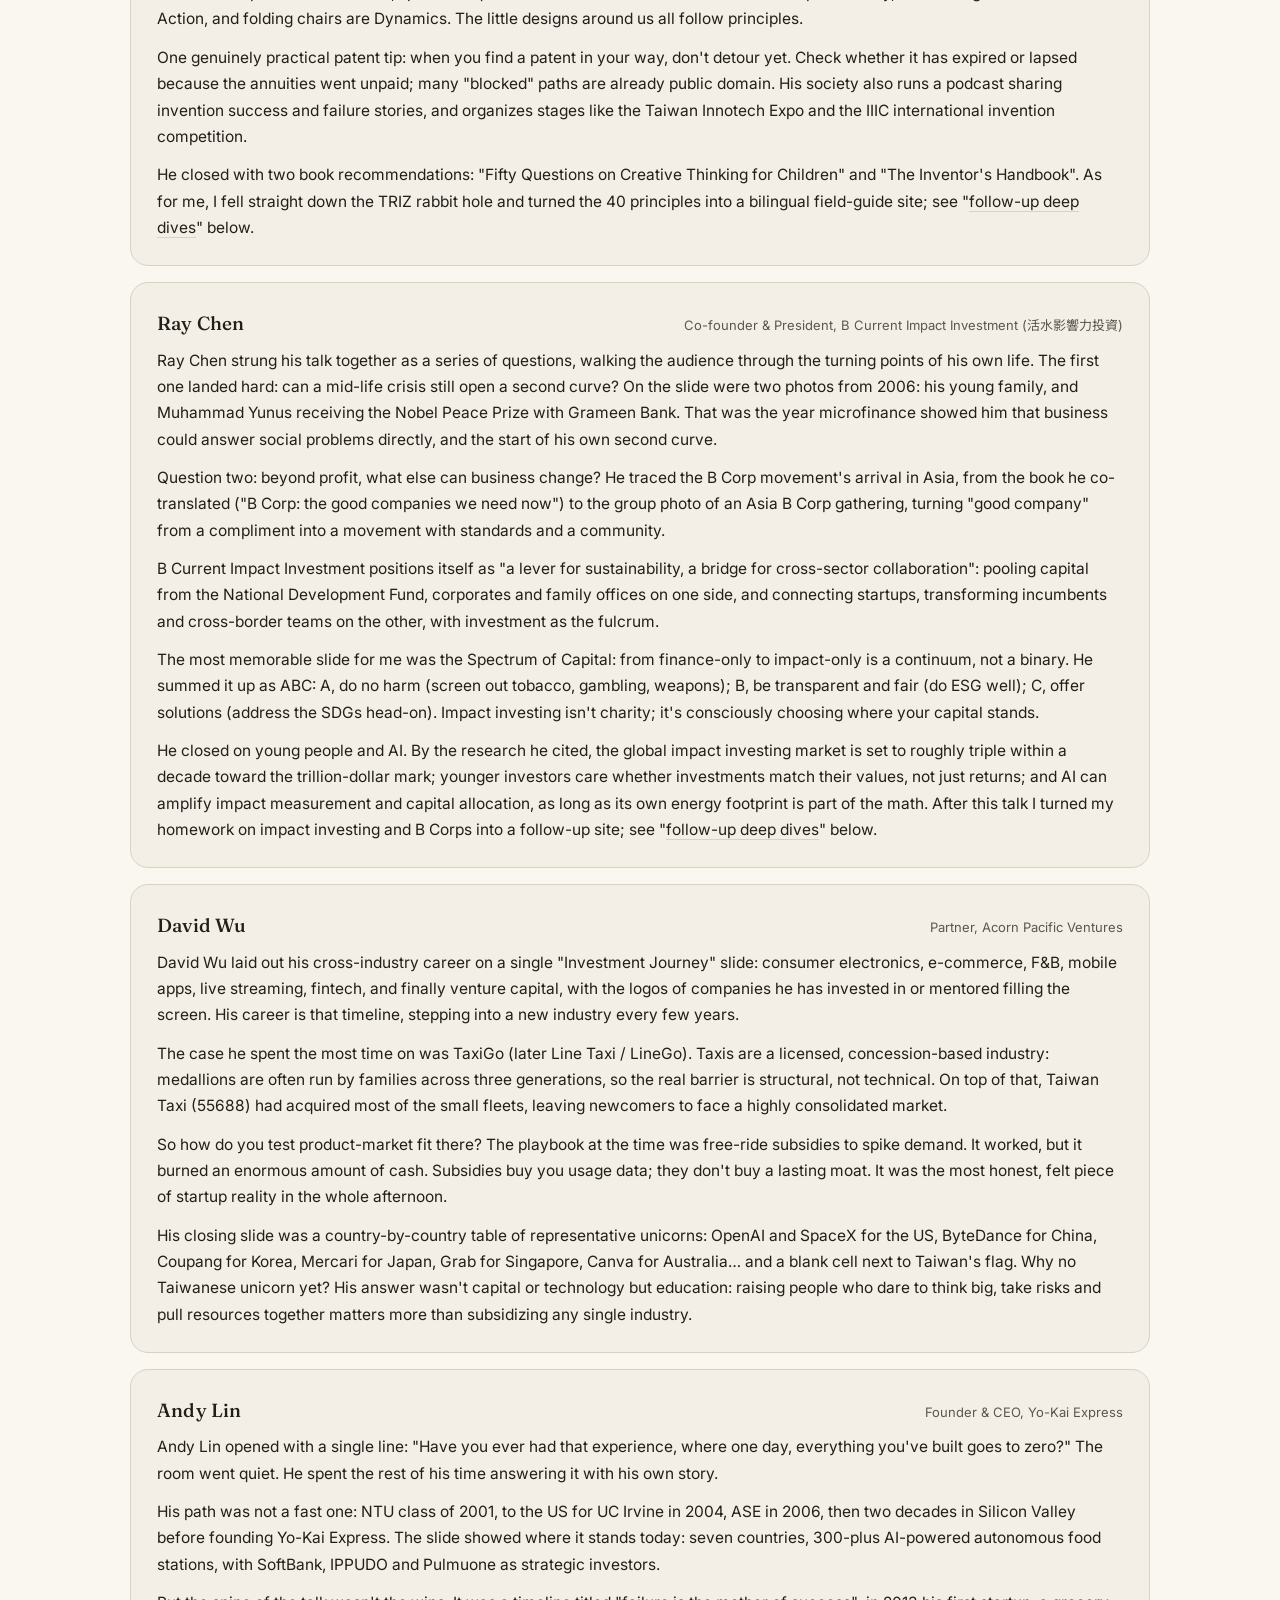
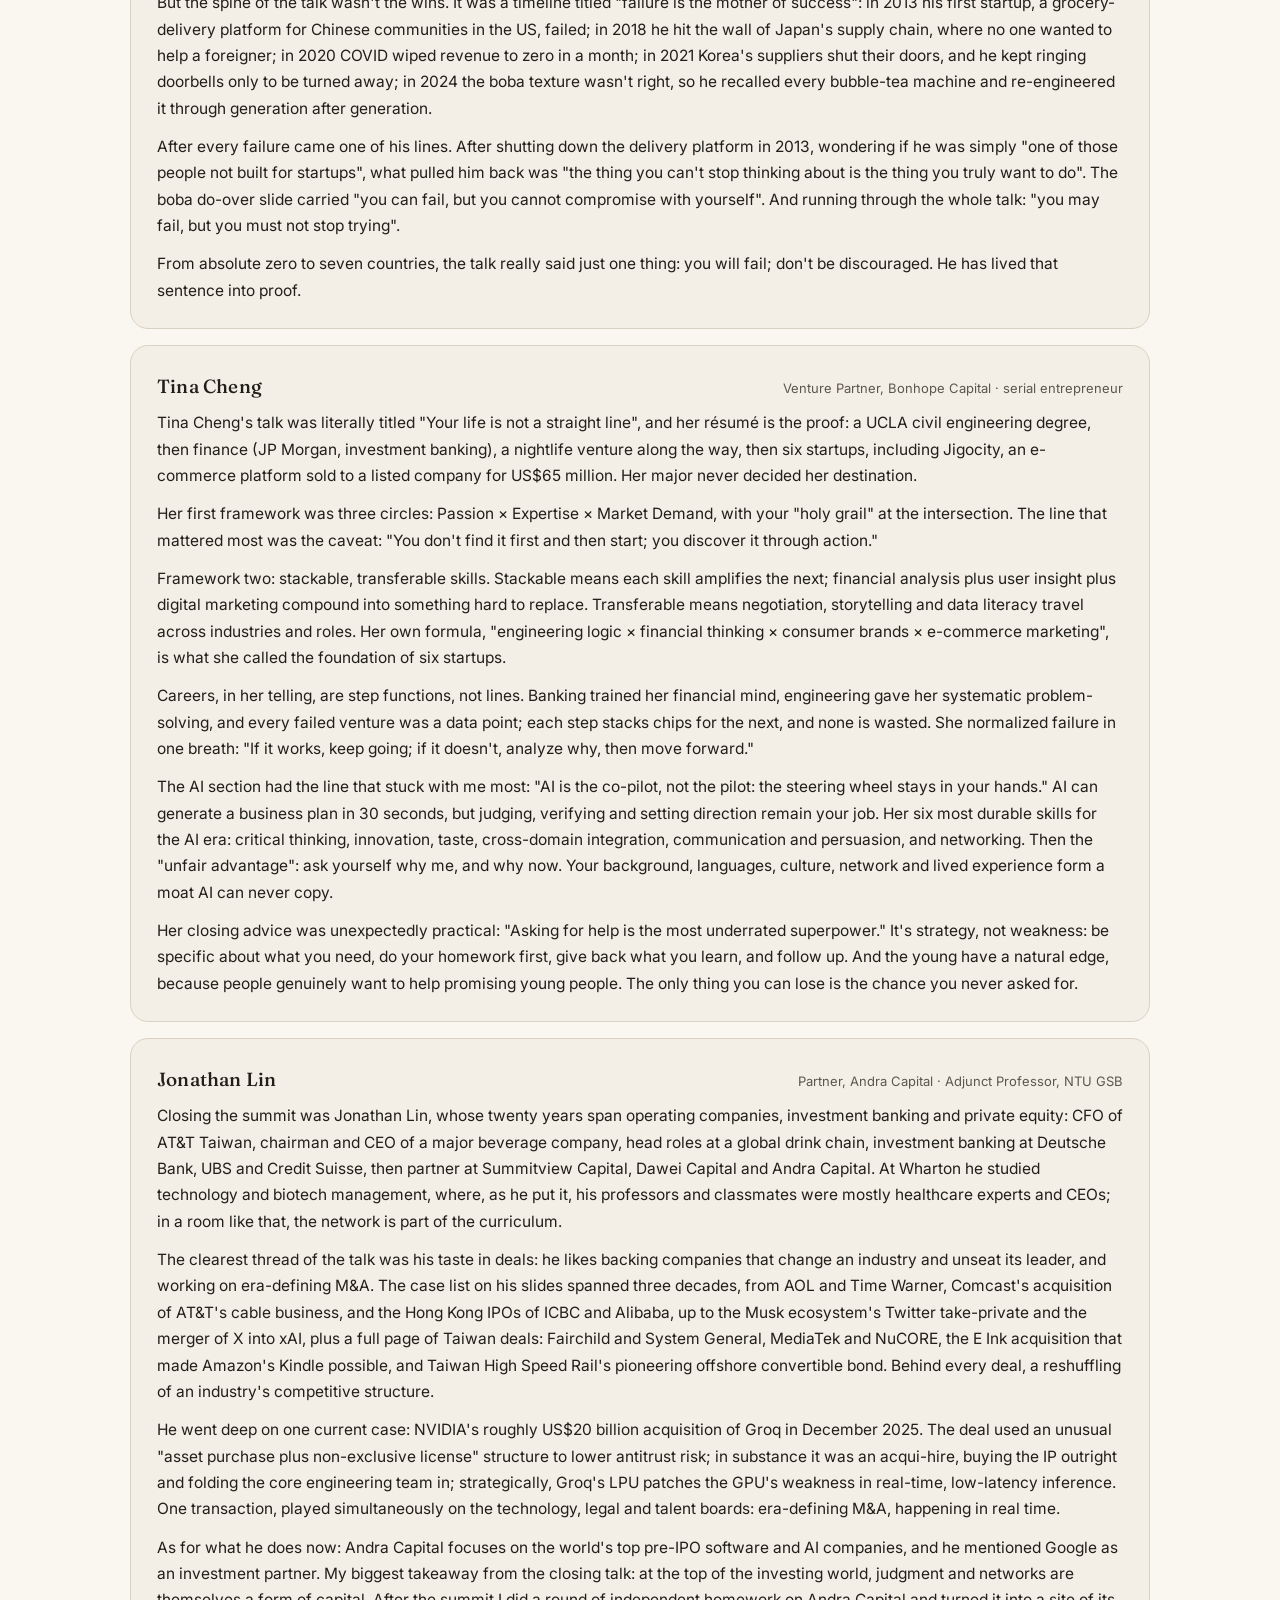
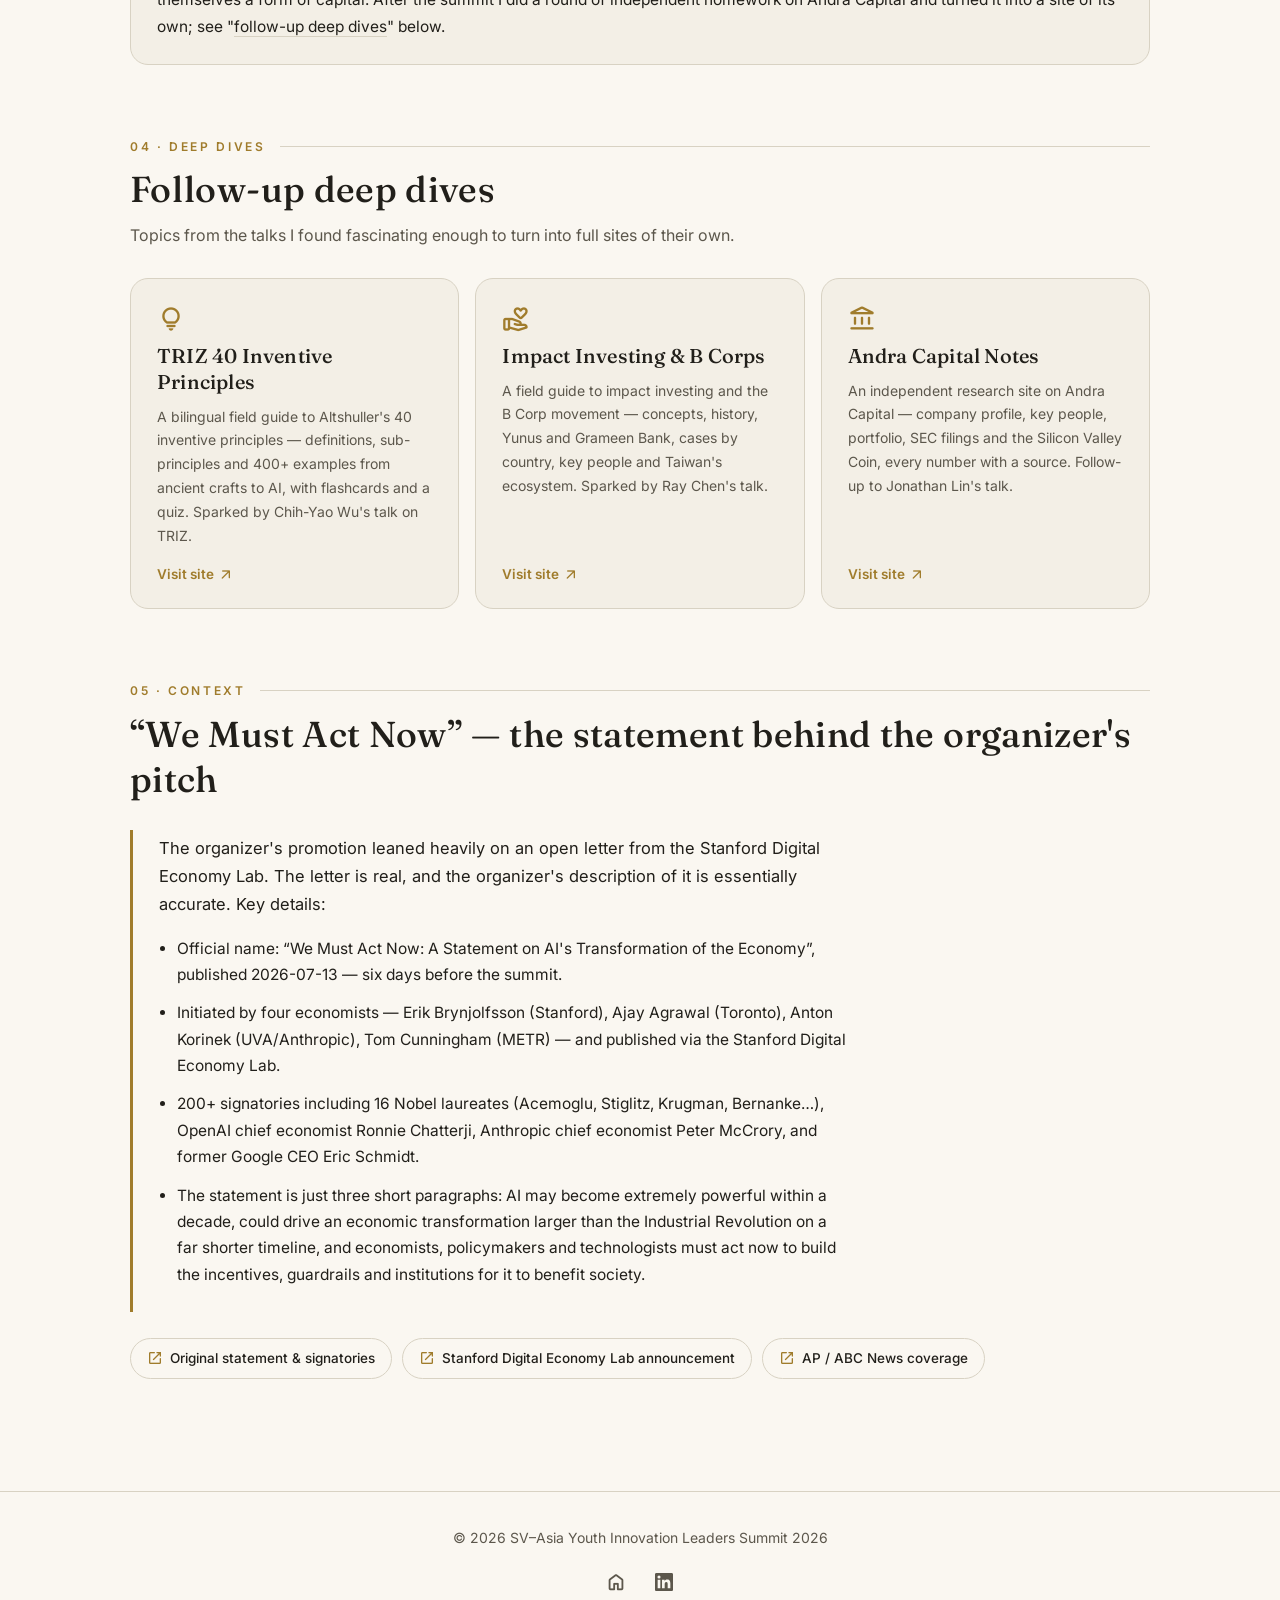
==== commit 8985da4a: "fix: 語言改由網址決定，切換鈕改成真的連結 初始語言原本讀 localStorage，同一個網址在不同瀏覽器會顯示不同語言， 搜尋引擎抓到的也永遠只有預設的那一種。改成由 <html lang> " ====
--- a/index.html
+++ b/index.html
@@ -78,10 +78,10 @@
           <span class="material-symbols-rounded">star</span>
           <span class="gh-star__count" id="ghStarCount">—</span>
         </a>
-        <button class="icon-btn" id="langToggle" type="button"
-                title="Language" aria-label="Toggle language / 切換語言">
-          <span class="icon-btn__txt" id="langLabel">EN</span>
-        </button>
+        <a class="icon-btn" id="langToggle" href="/zh-Hant/" rel="alternate" hreflang="zh-Hant"
+           title="Language / 語言" aria-label="Switch language / 切換語言">
+          <span class="icon-btn__txt" id="langLabel" lang="zh-Hant">中</span>
+        </a>
         <button class="icon-btn" id="themeToggle" type="button"
                 title="Theme" aria-label="Toggle theme / 切換主題">
           <span class="material-symbols-rounded" id="themeIcon">dark_mode</span>
--- a/assets/styles.css
+++ b/assets/styles.css
@@ -133,6 +133,7 @@
   min-width: 40px; height: 40px; padding: 0 8px;
   border: none; border-radius: 999px; background: transparent;
   color: var(--on-surface-variant); font: inherit; cursor: pointer;
+  text-decoration: none;
   transition: background .15s ease;
 }
 .icon-btn:hover { background: var(--surface-container-high); }
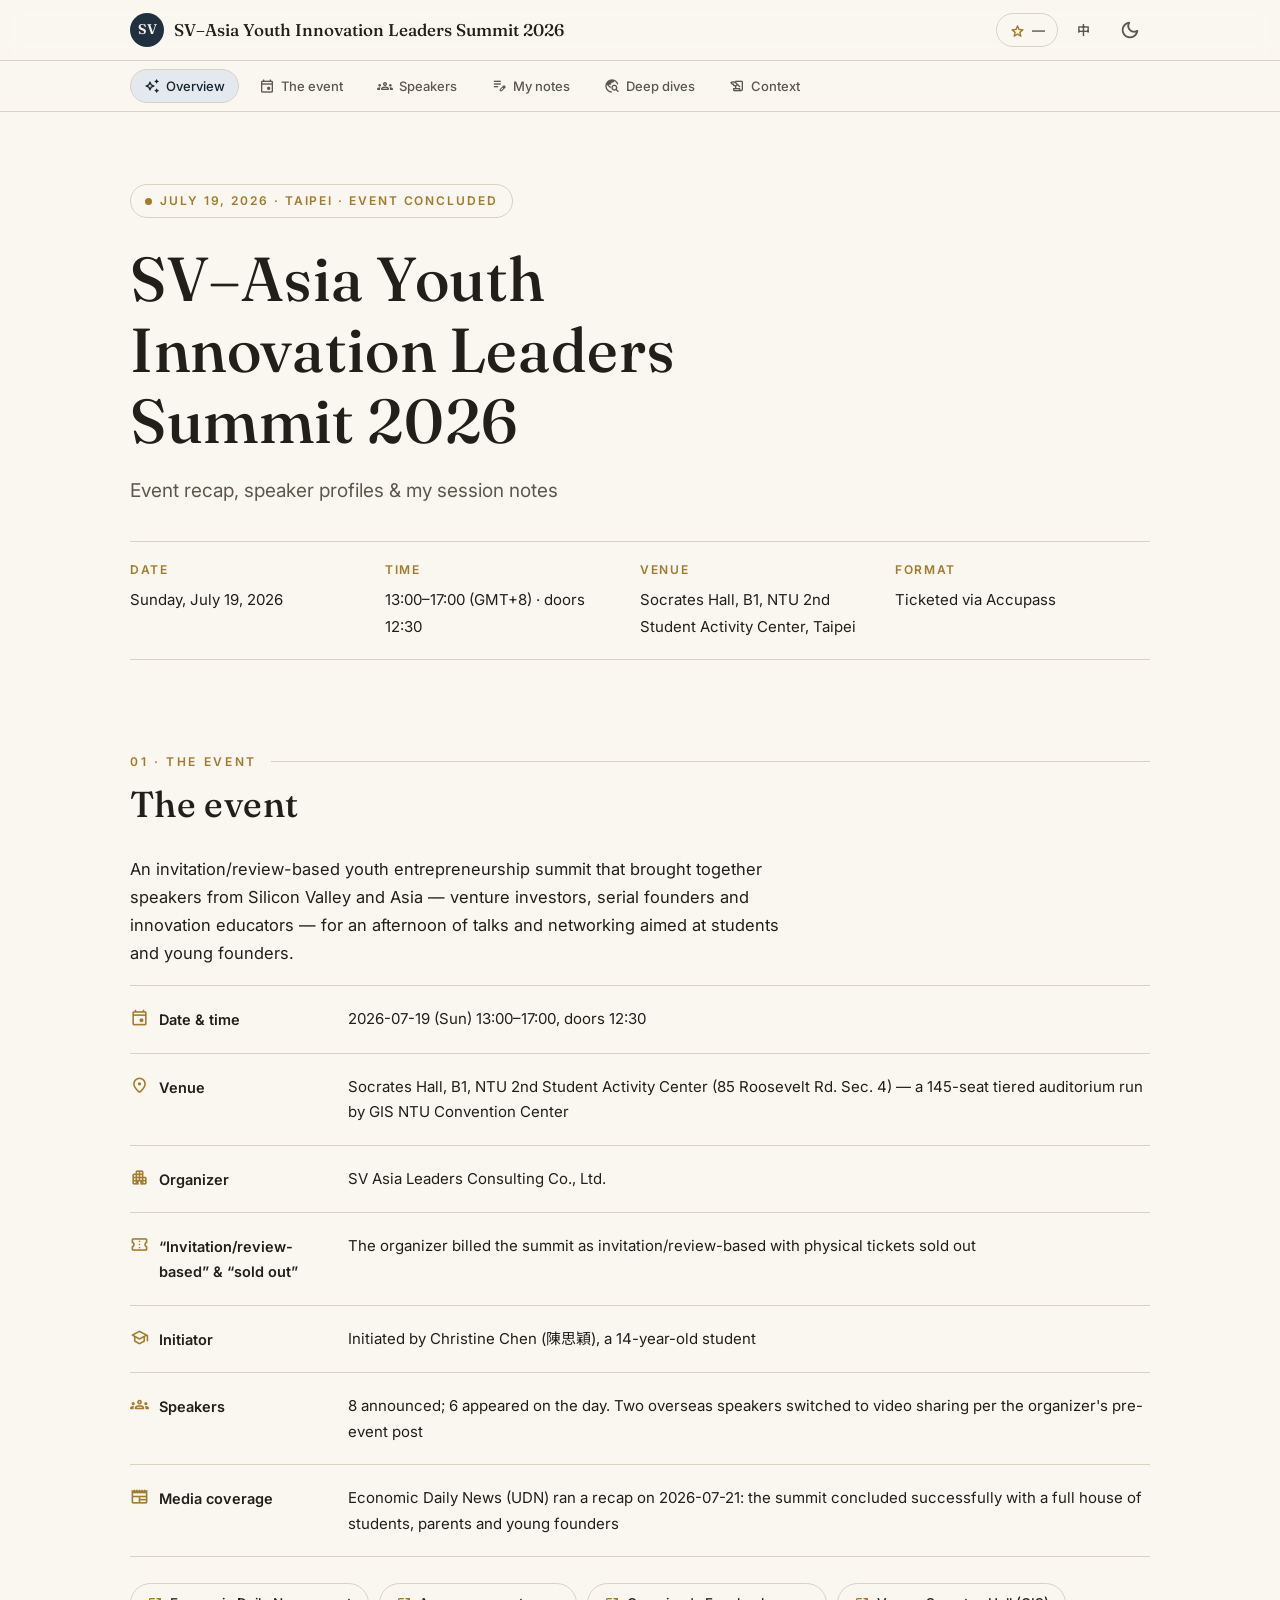
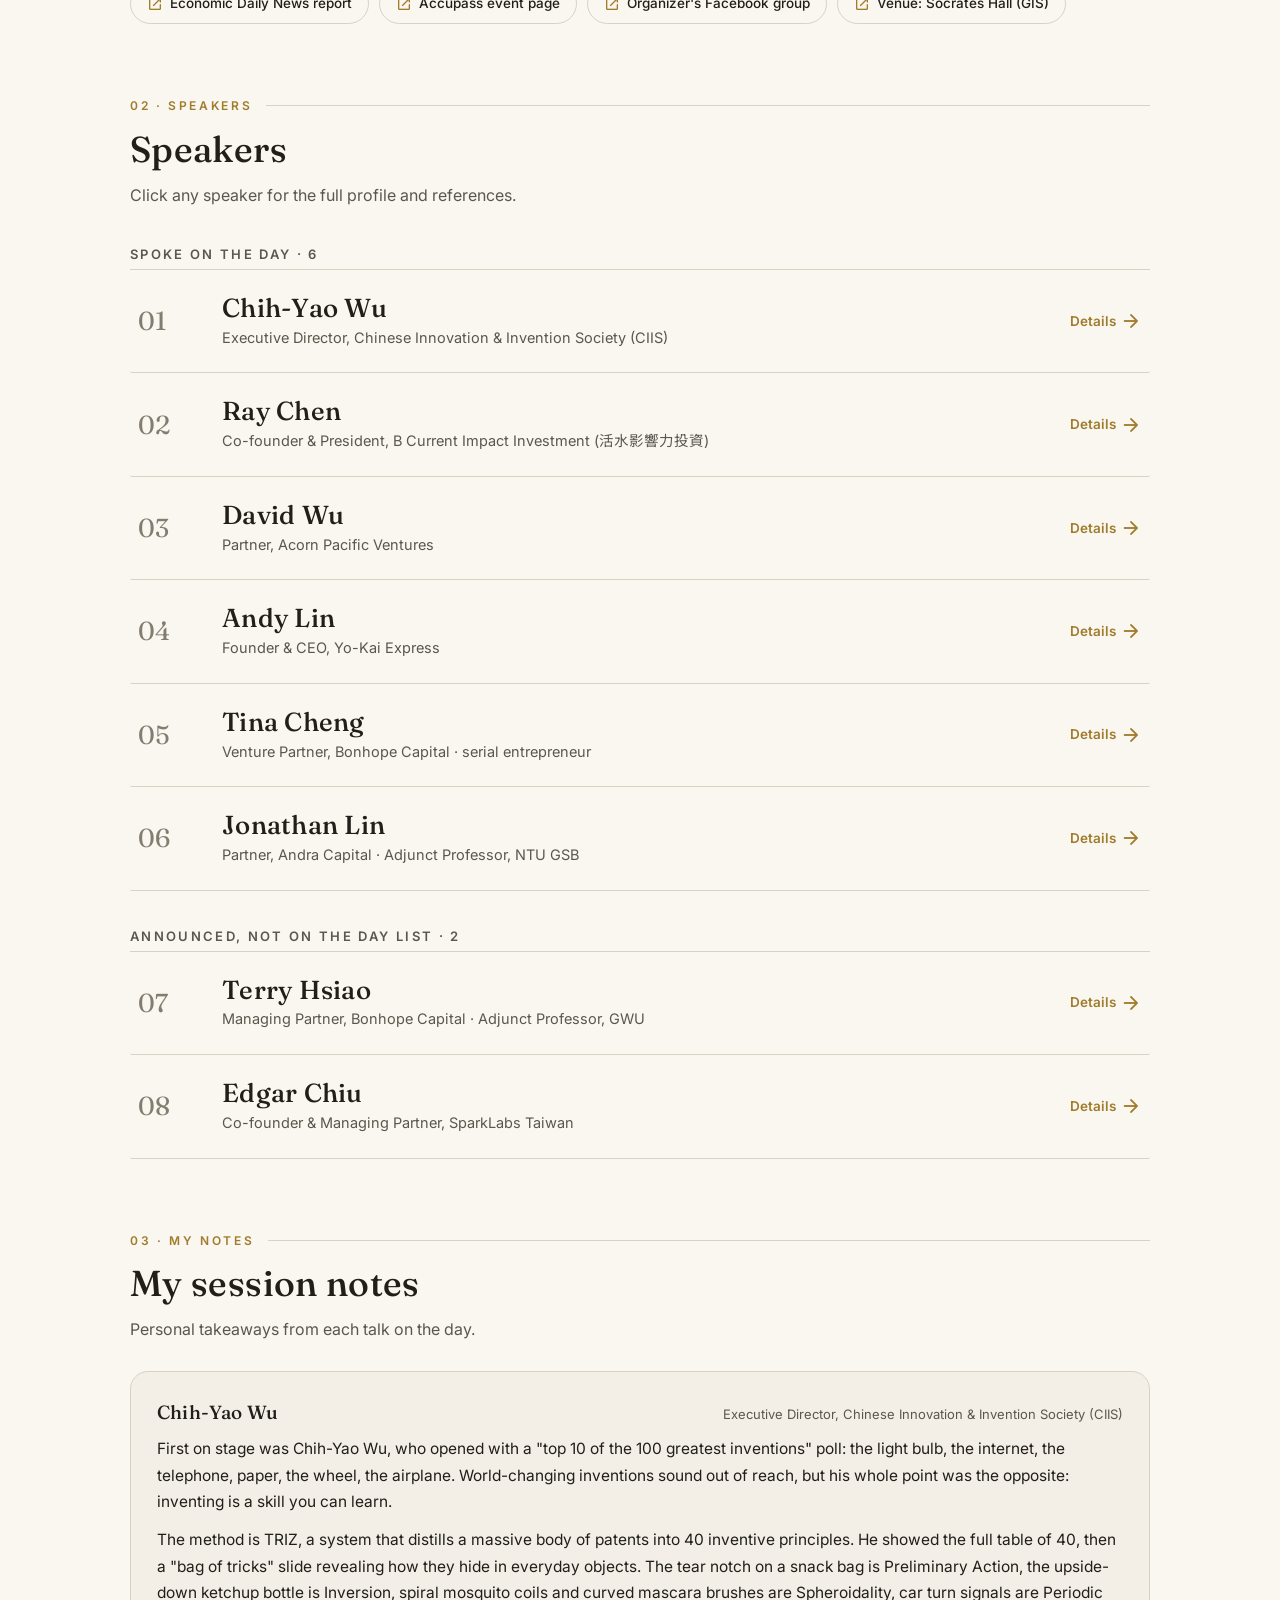
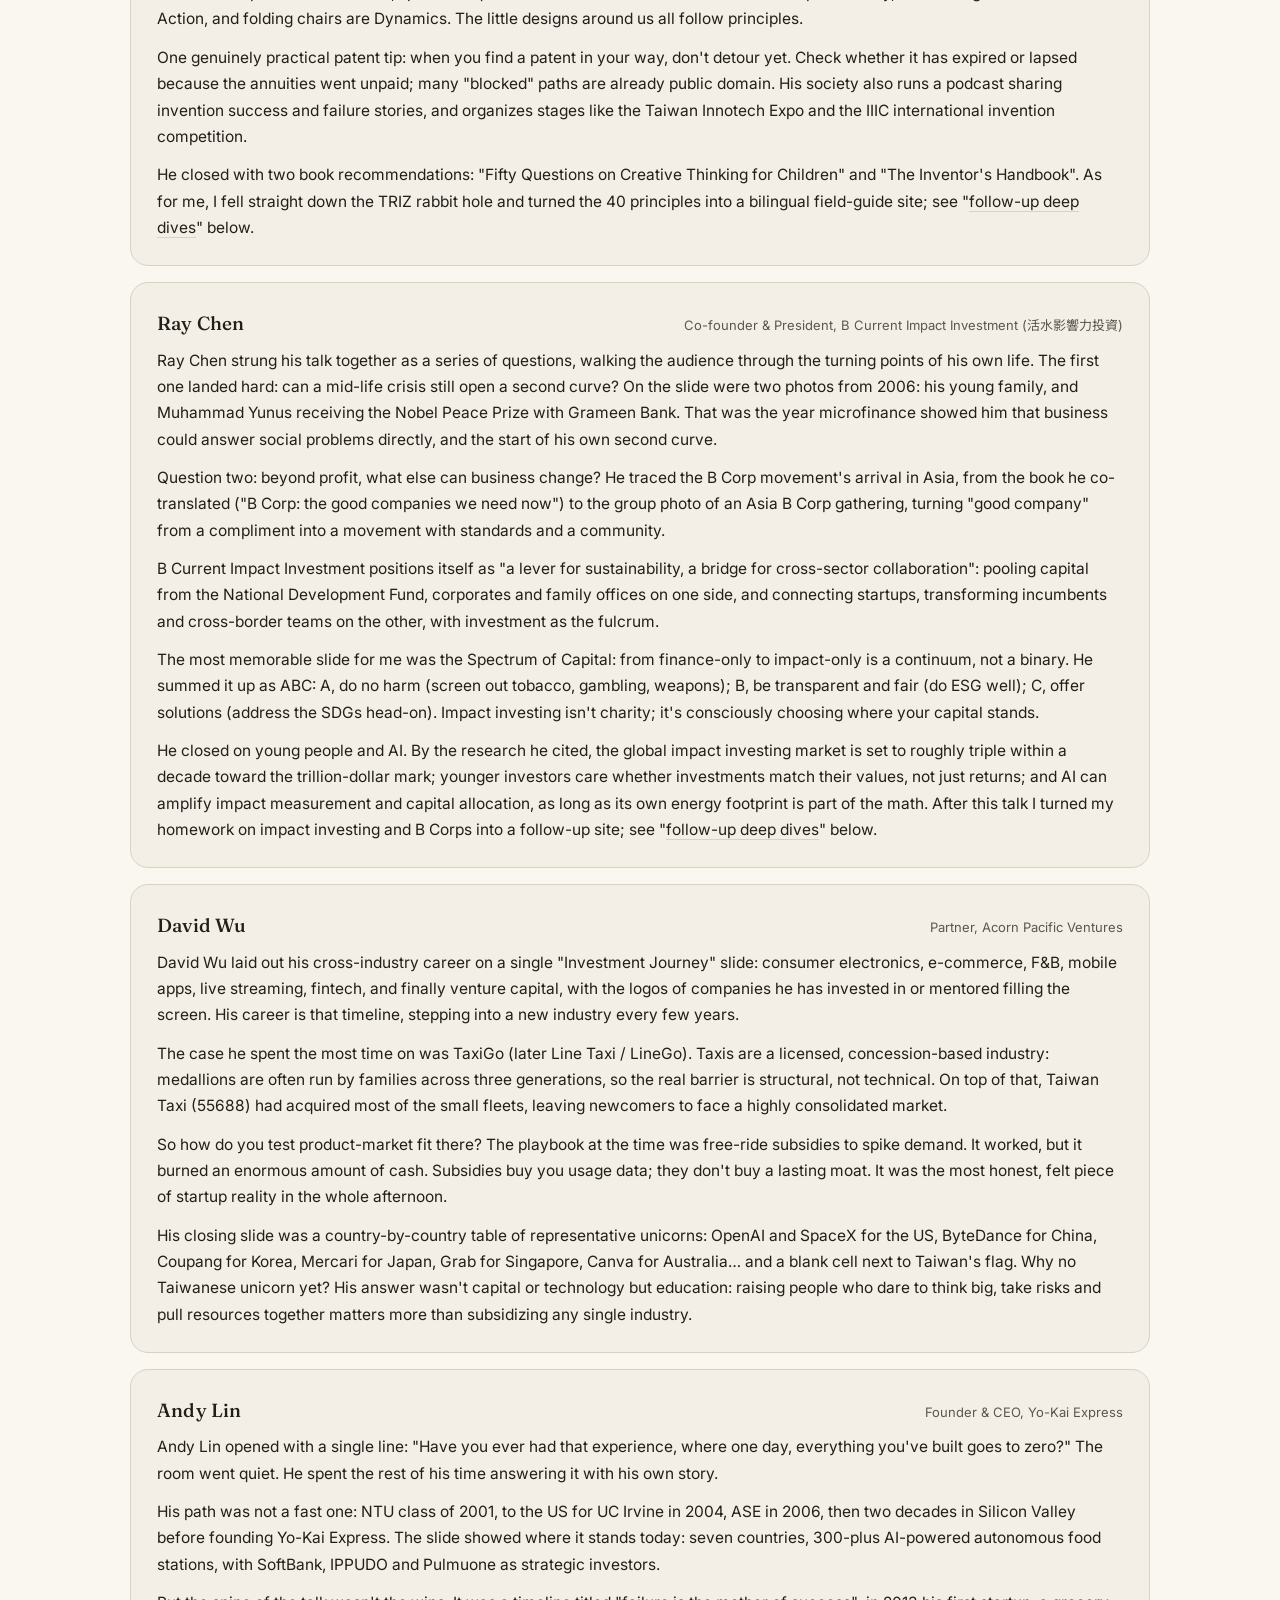
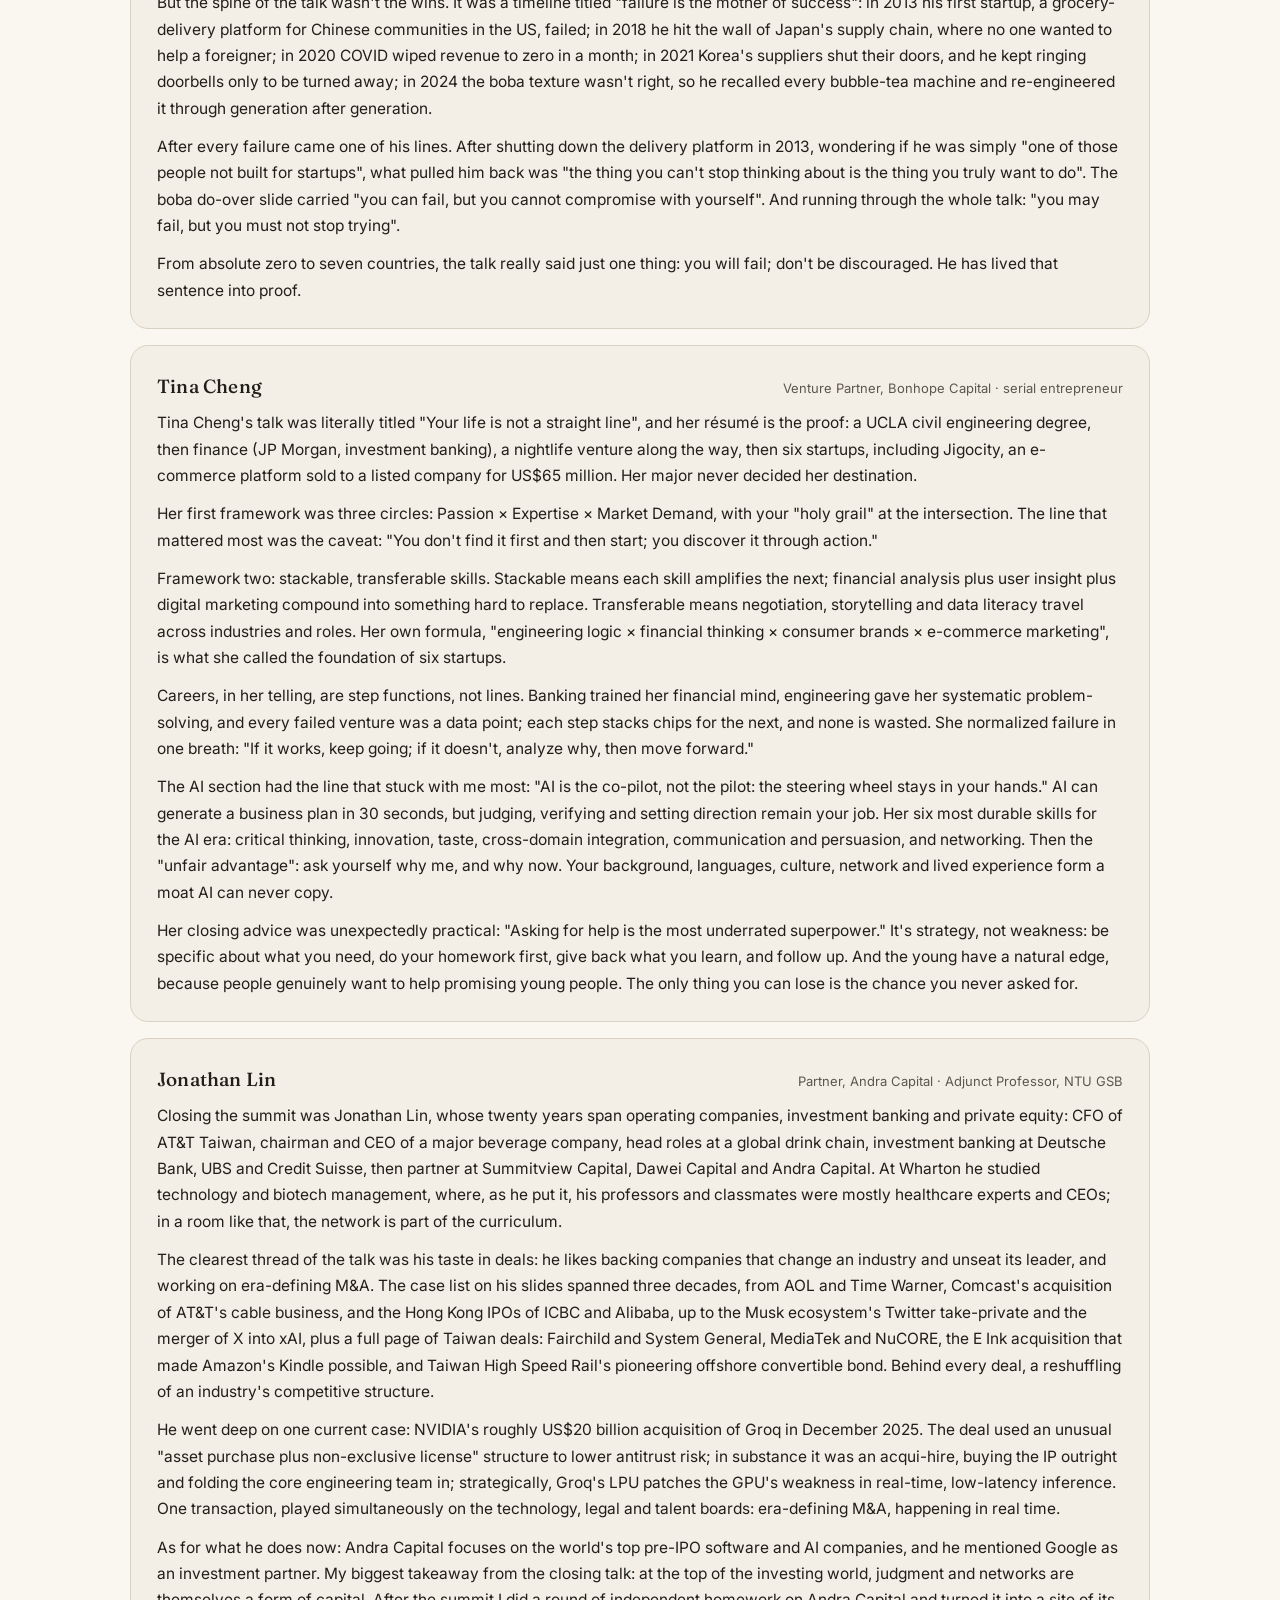
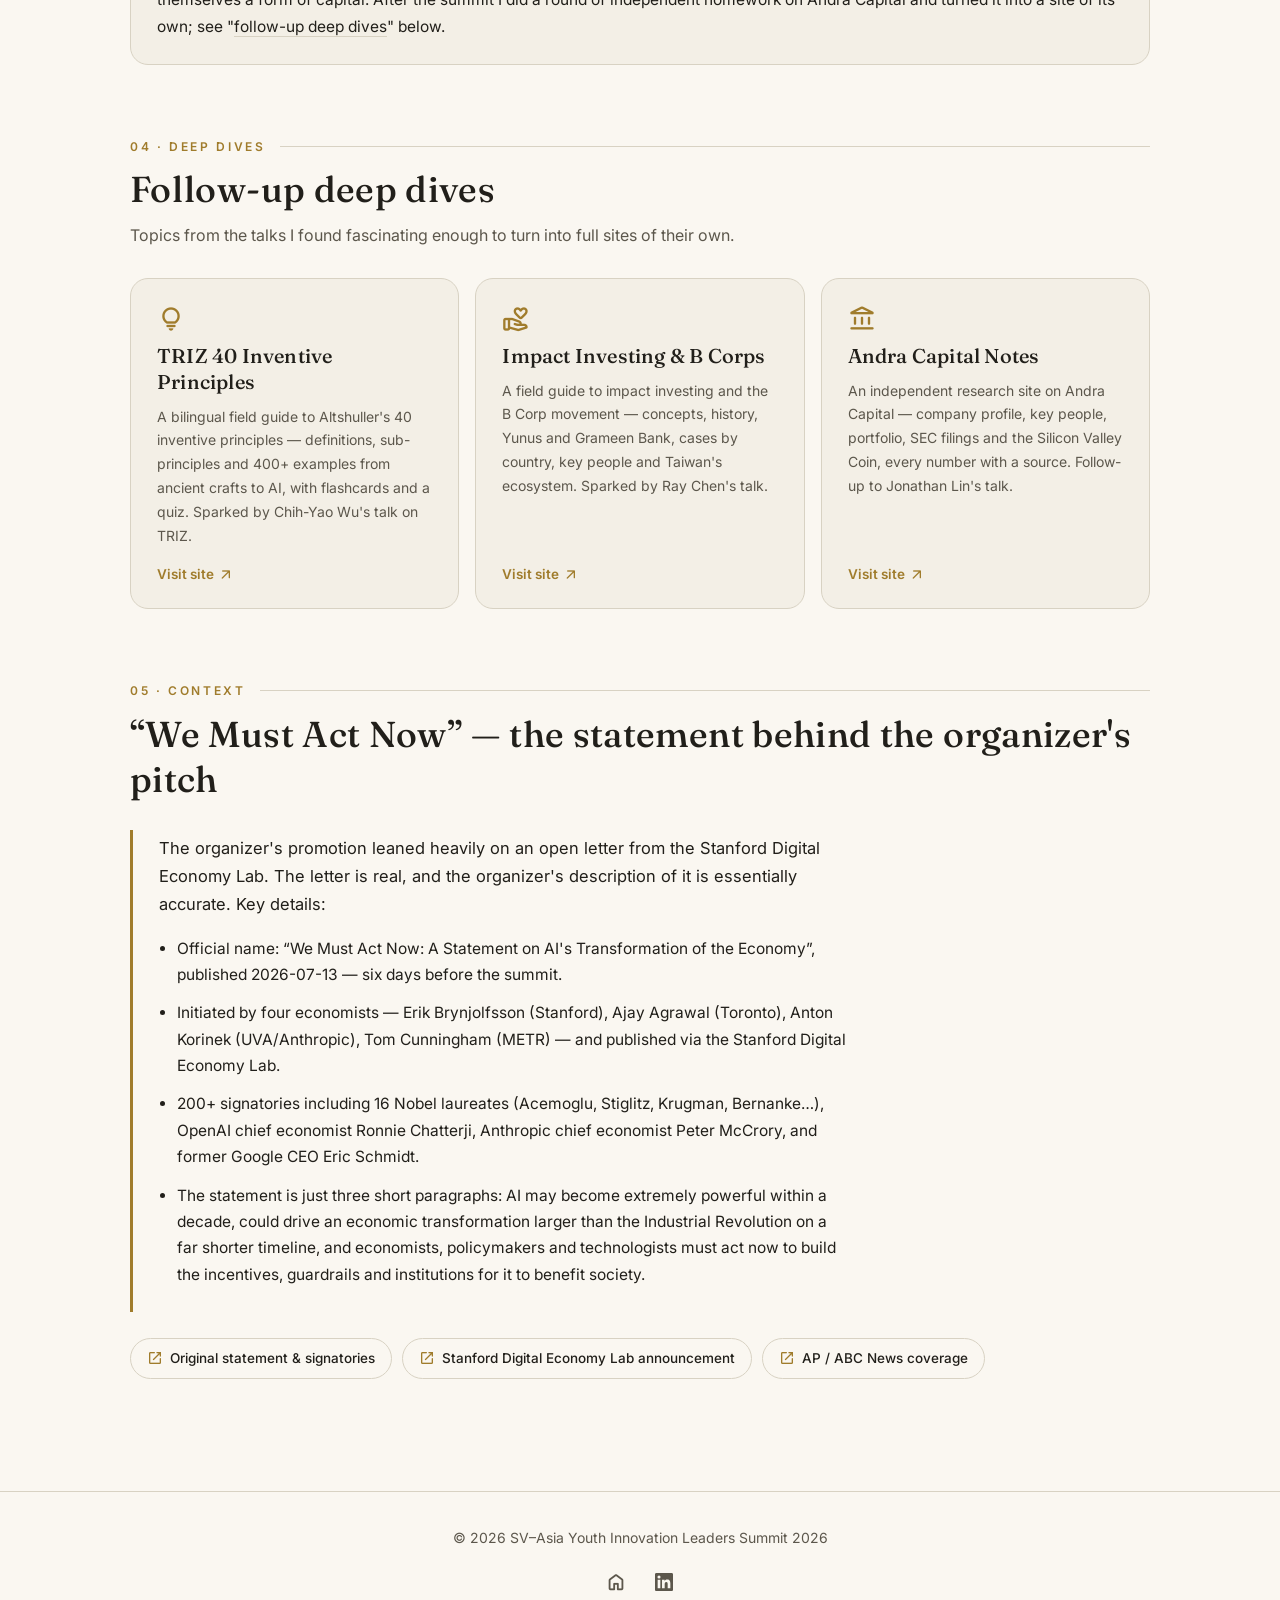
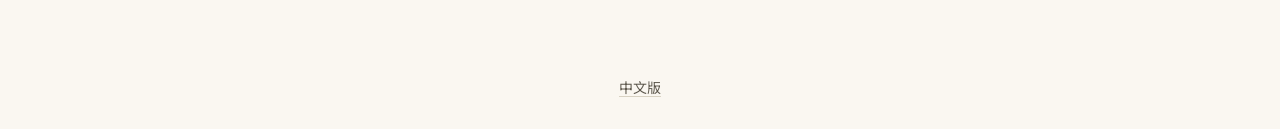
==== commit 79ce422b: "feat: 中文版有自己的網址 /zh-Hant/，一個語言一個網址 中文內容原本只存在於前端字典裡，沒有自己的網址，搜尋引擎讀到的只有英文； 兩種語言共用一個網址也讓 Google 難以判斷該把哪一" ====
--- a/index.html
+++ b/index.html
@@ -15,6 +15,9 @@
   <title>SV–Asia Youth Innovation Leaders Summit 2026 · Recap</title>
   <meta name="description" content="A recap of the SV–Asia Youth Innovation Leaders Summit (2026-07-19, NTU, Taipei): event info, speaker profiles with references, session notes and follow-up deep dives." />
   <link rel="canonical" href="https://sv-asia-summit-2026.peteraim.com/" />
+  <link rel="alternate" hreflang="en" href="https://sv-asia-summit-2026.peteraim.com/" />
+  <link rel="alternate" hreflang="zh-Hant" href="https://sv-asia-summit-2026.peteraim.com/zh-Hant/" />
+  <link rel="alternate" hreflang="x-default" href="https://sv-asia-summit-2026.peteraim.com/" />
   <meta name="theme-color" content="#20303f" />
 
   <!-- Open Graph -->
@@ -128,5 +131,6 @@
   <!-- Scripts: data first -->
   <script src="data/data.js"></script>
   <script src="assets/app.js"></script>
+<p class="lang-alt-link" style="text-align:center;padding:12px;"><a href="/zh-Hant/" hreflang="zh-Hant" rel="alternate" lang="zh-Hant">中文版</a></p>
 </body>
 </html>
--- a/assets/styles.css
+++ b/assets/styles.css
@@ -385,6 +385,12 @@
 .footer__links { display: flex; justify-content: center; gap: 8px; }
 .footer__link { color: var(--on-surface-variant); }
 
+/* the other language, reachable without JavaScript */
+.lang-alt-link a {
+  color: var(--on-surface-variant); font-size: 14px;
+  text-decoration: none; border-bottom: 1px solid var(--outline-variant);
+}
+
 /* ---------- reduced motion ---------- */
 @media (prefers-reduced-motion: reduce) {
   html { scroll-behavior: auto; }
